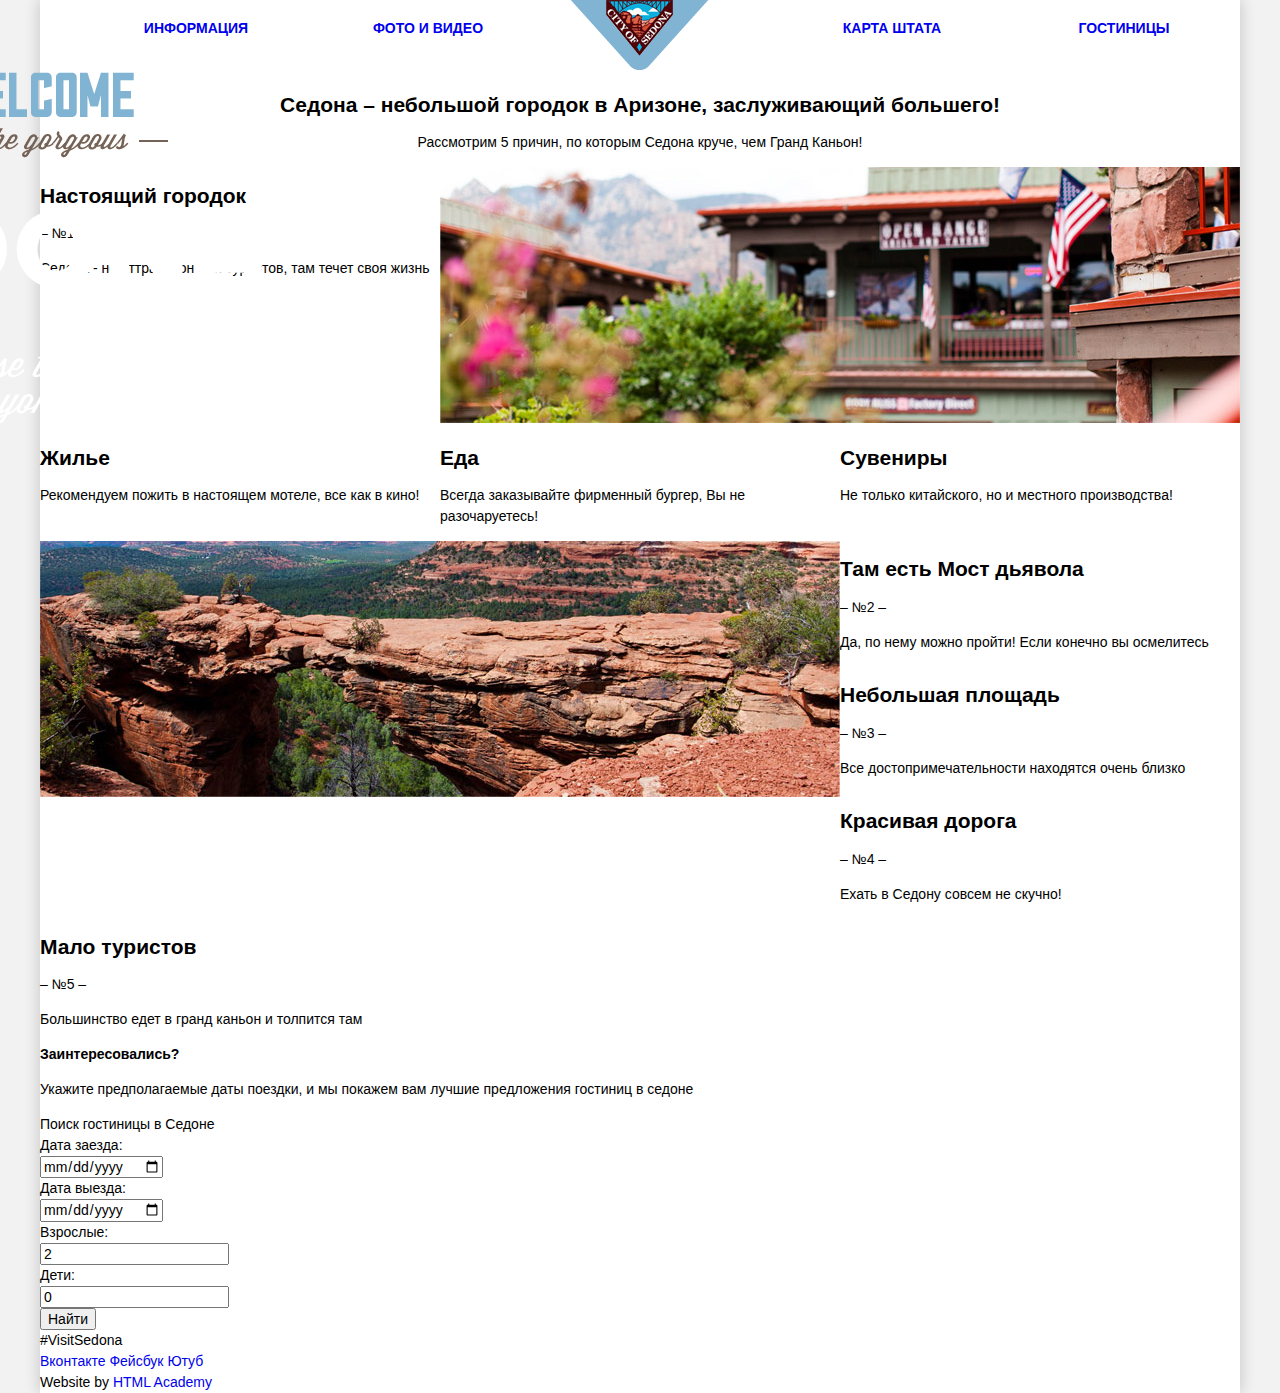
==== index.html @ fdee18b5 "Changes" ====
<!DOCTYPE html>
<html lang="ru">
  <head>
    <meta charset="utf-8">
    <title>HTML Academy: Седона</title>
	<link rel="stylesheet" href="css/normalize.css"/>
	<link rel="stylesheet" href="css/style.css"/>
  </head>
  <body>
	<div class="container">
    <header class="main_header">
		<div class="main_logo">
			<img src="img/header_logo.png" width="138" height="70" alt="Sedona">
		</div>
        <nav class="main_navigation">
          <ul>
            <li>
              <a href="#">Информация</a>
            </li>
            <li>
              <a href="#">Фото и видео</a>
            </li>
            <li>
              <a href="#">Карта штата</a>
            </li>
            <li>
              <a href="#">Гостиницы</a>
            </li>
          </ul>
        </nav>
      
    </header>
    <main>
		<div class="promo">
			<img src="img/welcome_sedona.png" width="458" height="352" alt="WelcomeToSedona">
		</div>
		<div class="promo_text">			
			<h1 class="index_title">Седона &ndash; небольшой городок в Аризоне, заслуживающий большего!</h1>
			<p>Рассмотрим 5 причин, по которым Седона круче, чем Гранд Каньон!</p>
		</div>
		<div class="features clearfix">
			<div class="features_text">
				<h2>Настоящий городок</h2>
				<span>&ndash; №1 &ndash;</span>
				<p>Седона - не аттракцион для туристов, там течет своя жизнь</p>
			</div>
			<div class="features_pic clearfix">
				<img src="img/village.jpg" width="800" height="256" alt="">
			</div>
		
			<div class="benefits clearfix">
				<div class="benefits_item ">
					<h2 class="benefits_house">Жилье</h2>
					<p>Рекомендуем пожить в настоящем мотеле, все как в кино!</p>
				</div>
				<div class="benefits_item ">
					<h2 class="benefits_food">Еда</h2>
					<p>Всегда заказывайте фирменный бургер, Вы не разочаруетесь!</p>
				</div>
				<div class="benefits_item ">
					<h2 class="benefits_souvenir">Сувениры</h2>
					<p>Не только китайского, но и местного производства!</p>
				</div>
			</div>
			<div class="features_pic">
				<img src="img/devils_bridge.jpg" width="800" height="256" alt="">
			</div>
			<div class="features_text">
				<h2>Там есть Мост дьявола</h2>
				<span>&ndash; №2 &ndash;</span>
				<p>Да, по нему можно пройти! Если конечно вы осмелитесь</p>
			</div>
			<div class="benefits gray_bgr clearfix">
				<div class="benefits_item">
					<h2>Небольшая площадь</h2>
					<span>&ndash; №3 &ndash;</span>
					<p>Все достопримечательности находятся очень близко</p>
				</div>
				<div class="benefits_item">
					<h2>Красивая дорога</h2>
					<span>&ndash; №4 &ndash;</span>
					<p>Ехать в Седону совсем не скучно!</p>
				</div>
				<div class="benefits_item">
					<h2>Мало туристов</h2>
					<span>&ndash; №5 &ndash;</span>
					<p>Большинство едет в гранд каньон и толпится там</p>
				</div>
			</div>
		</div>
		<div class="offer">
			<b class="offer_title">Заинтересовались?</b>
			<p>Укажите предполагаемые даты поездки, и мы покажем вам лучшие предложения гостиниц в седоне</p>
			<a class="btn" >Поиск гостиницы в Седоне</a>
			<form class="form_search" action="https://echo.htmlacademy.ru" method="post">
				<div class="form_search_row">
					<div class="form_search_row_lable">
						<label for="date_arrive">Дата заезда:</label>
					</div>					
					<div class="form_search_row_input">
						<input id="date_arrive" type="date" required>
						<i class="calendar"></i>
					</div>
				</div>
				<div class="form_search_row">
					<div class="form_search_row_lable">
						<label for="date_departure">Дата выезда:</label>						
					</div>					
					<div class="form_search_row_input">
						<input id="date_departure" type="date" required>
						<i class="calendar"></i>
					</div>
				</div>
				<div class="form_search_row">
					<div class="form_search_column">
						<div class="form_search_row_lable">
							<label for="number_adults">Взрослые:</label>						
						</div>							
					</div>
					<div class="form_search_column">
						<div class="form_search_row_input">
							<i class="icon_minus"></i>
							<input id="number_adults" type="text" value="2" required>
							<i class="icon_plus"></i>
						</div>	
						<div class="form_search_row_lable">
							<label for="number_kids">Дети:</label>					
						</div>					
						<div class="form_search_row_input">
							<i class="icon_minus"></i>
							<input id="number_kids" type="text" value="0" required>
							<i class="icon_plus"></i>
						</div>						
					</div>
				</div>
				<button class="btn form_search_btn" type="submit">
					Найти
				</button>
			</form>
			<div class="index_map">
			</div>
		</div>
	</main>
    <footer class="footer">
		<div class="footer_sedona">
			#VisitSedona			
		</div>
		<div class="footer_social">
			<a class="btn btn_social_vk" href="#">Вконтакте</a>
			<a class="btn btn_social_fb" href="#">Фейсбук</a>
			<a class="btn btn_social_youtube" href="#">Ютуб</a>
		</div>
		<div class="footer_copyright">
			Website by
			<a class="btn " href="https://htmlacademy.ru">HTML Academy</a>
		</div>
	</footer>
	</div>

  </body>
</html>
---- css/style.css ----
body{
	margin: 0;
	padding: 0;
	font-weight: normal;
	font-size: 14px;
	line-height: 21px;
	background: #f2f2f2;
	
}

@font-face {
    font-family: "PT Sans", Arial, sans-serif;
    src: 
		url("../fonts/ptsans.woff") format("woff"),
		url("../fonts/ptsans.woff2") format("woff2");
	font-weight: 500;
}

h1{
	font-weight: bold;
	font-size: 21px;
	line-height: 26px;
}

h2{
	font-weight: bold;
	font-size: 21px;
	line-height: 21px;
}

a{
	text-decoration: none;
}

.clearfix::after {
	content: "";
	display: table;
	clear: both;
}

.container{
	margin: 0 auto;
	min-width: 768px;
	max-width: 1200px;
	background: #ffffff;
	box-shadow: 0 0 15px rgba(0,0,0,.2);
}

.main_header{
	position: relative;
	margin: 0;
	padding: 0;
	min-height: 57px;
}

.main_navigation{
	min-height: 57px;
	width: 100%;
}

.main_navigation ul{
	margin: 0;
	font-size:0;
}

.main_navigation li{
	display: inline-block;
	width: 20%;
	padding: 18px 0;
	white-space: nowrap;
	font-size: 14px;
	font-weight: bold;
	text-transform: uppercase;
	text-align: center;
	color: #fff;
}

.main_navigation a:hover{
	color: #81b3d2;
}

.main_navigation a:active{
	color: #b2b2b2;
}

.main_navigation li:nth-child(2){
	margin-right: 20%;	
}

.main_logo{
	position: absolute;
	top: 0;
	left: 50%;
	transform: translateX(-50%);
}

.promo{
	position: relative;
	display: inline-block;
	
	background: #000000 url("img/main_photo.jpg") no-repeat 50%;
	background-size: 100% auto;
}

.promo img{
	position: absolute;
	top: 0;
	left: 0;
	transform: translateX(-50%);
}

.promo_text{
	text-align: center;
}

.features{
}

.features_text, .benefits_item{
	float: left;
	width: 33.334%;
}

.features_pic{
	float: left;
	width: 66.667%;
}
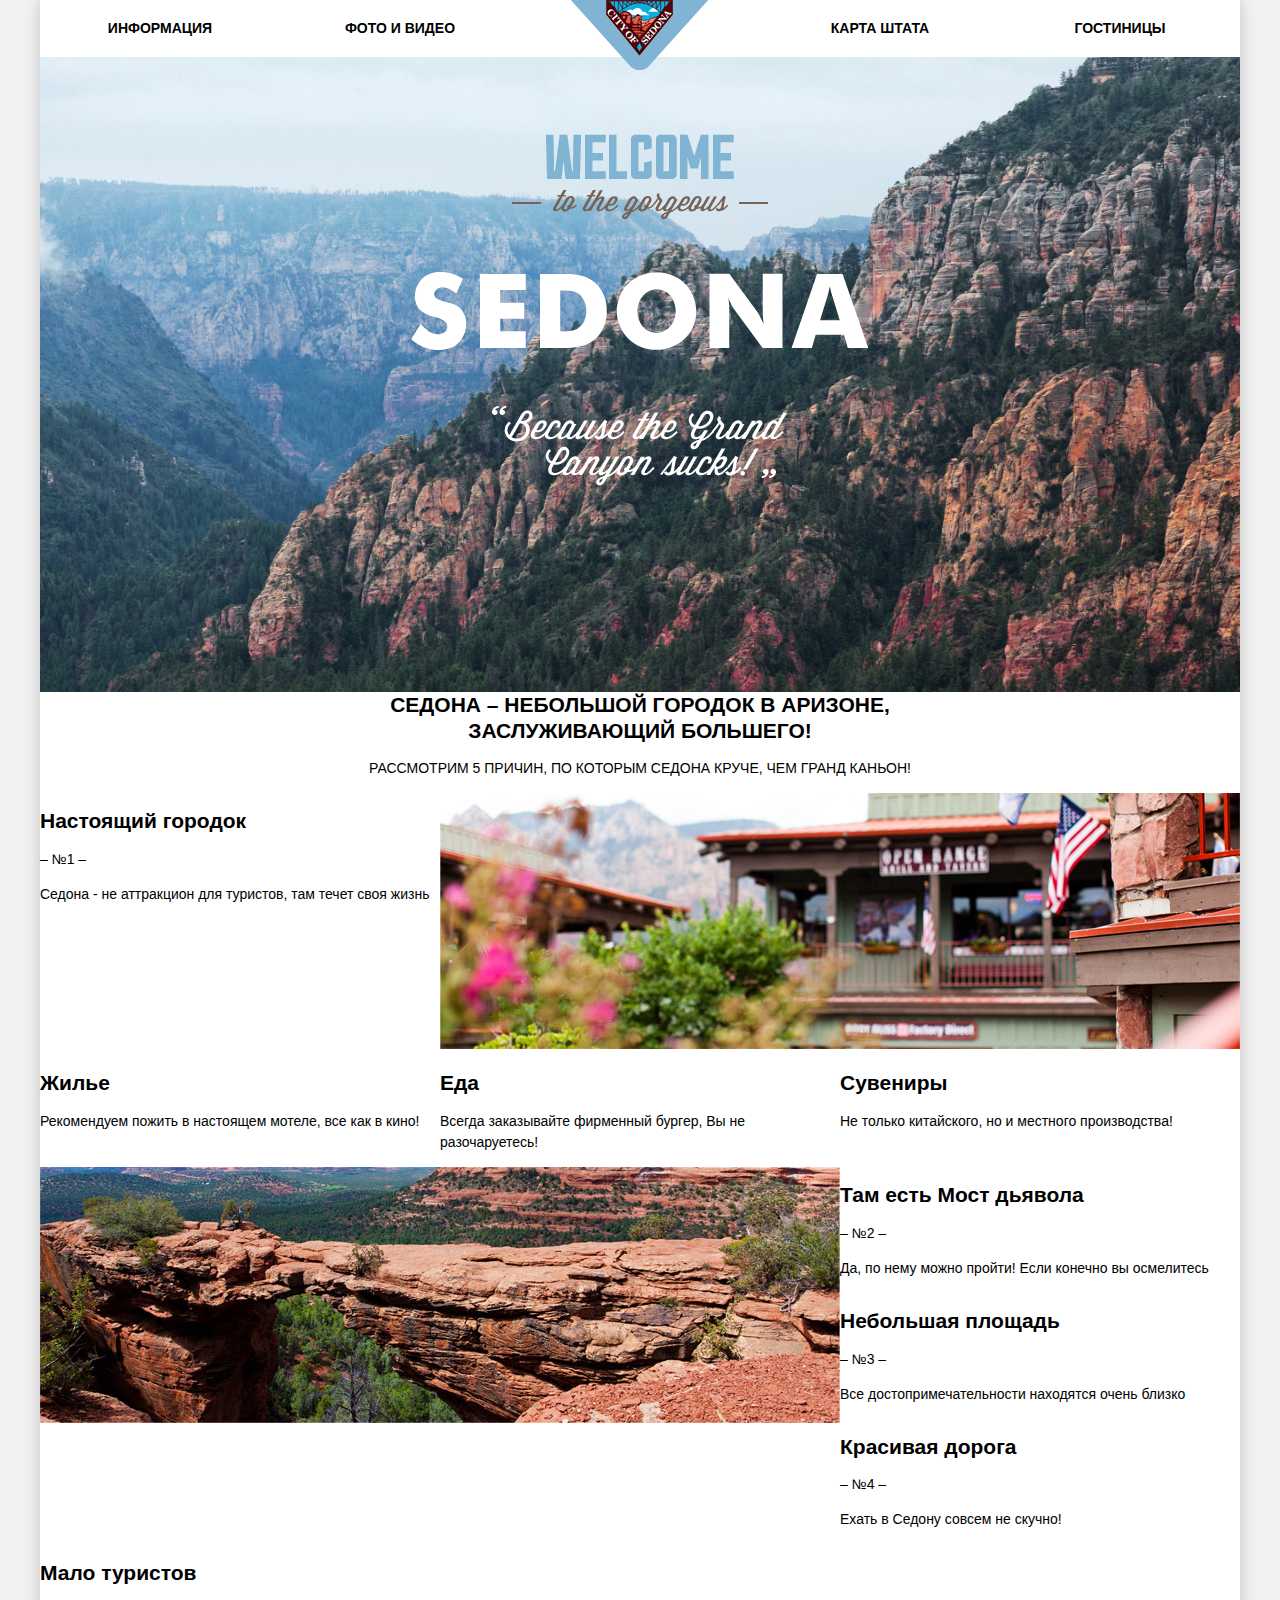
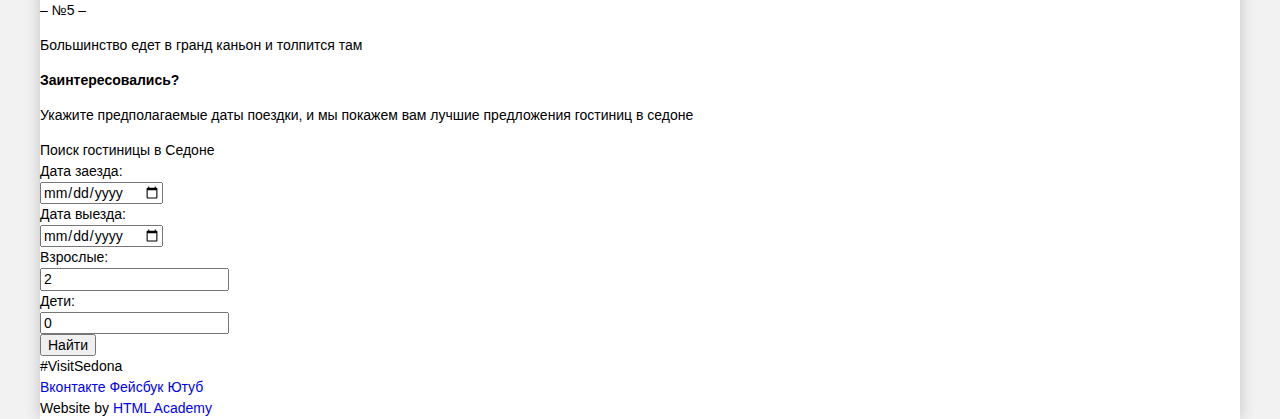
==== commit 8313e07e: "Changes" ====
--- a/index.html
+++ b/index.html
@@ -47,21 +47,22 @@
 			<div class="features_pic clearfix">
 				<img src="img/village.jpg" width="800" height="256" alt="">
 			</div>
-		
-			<div class="benefits clearfix">
-				<div class="benefits_item ">
-					<h2 class="benefits_house">Жилье</h2>
-					<p>Рекомендуем пожить в настоящем мотеле, все как в кино!</p>
-				</div>
-				<div class="benefits_item ">
-					<h2 class="benefits_food">Еда</h2>
-					<p>Всегда заказывайте фирменный бургер, Вы не разочаруетесь!</p>
-				</div>
-				<div class="benefits_item ">
-					<h2 class="benefits_souvenir">Сувениры</h2>
-					<p>Не только китайского, но и местного производства!</p>
-				</div>
+		</div>
+		<div class="benefits clearfix">
+			<div class="benefits_item ">
+				<h2 class="benefits_house">Жилье</h2>
+				<p>Рекомендуем пожить в настоящем мотеле, все как в кино!</p>
 			</div>
+			<div class="benefits_item ">
+				<h2 class="benefits_food">Еда</h2>
+				<p>Всегда заказывайте фирменный бургер, Вы не разочаруетесь!</p>
+			</div>
+			<div class="benefits_item ">
+				<h2 class="benefits_souvenir">Сувениры</h2>
+				<p>Не только китайского, но и местного производства!</p>
+			</div>
+		</div>
+		<div class="features clearfix">
 			<div class="features_pic">
 				<img src="img/devils_bridge.jpg" width="800" height="256" alt="">
 			</div>
--- a/css/style.css
+++ b/css/style.css
@@ -4,8 +4,7 @@
 	font-weight: normal;
 	font-size: 14px;
 	line-height: 21px;
-	background: #f2f2f2;
-	
+	background: #f2f2f2;	
 }
 
 @font-face {
@@ -46,20 +45,9 @@
 	box-shadow: 0 0 15px rgba(0,0,0,.2);
 }
 
-.main_header{
-	position: relative;
+.main_navigation ul{
 	margin: 0;
 	padding: 0;
-	min-height: 57px;
-}
-
-.main_navigation{
-	min-height: 57px;
-	width: 100%;
-}
-
-.main_navigation ul{
-	margin: 0;
 	font-size:0;
 }
 
@@ -72,7 +60,10 @@
 	font-weight: bold;
 	text-transform: uppercase;
 	text-align: center;
-	color: #fff;
+}
+
+.main_navigation a{
+	color: #000000;
 }
 
 .main_navigation a:hover{
@@ -92,25 +83,33 @@
 	top: 0;
 	left: 50%;
 	transform: translateX(-50%);
+	z-index: 2;
 }
 
-.promo{
-	position: relative;
-	display: inline-block;
-	
-	background: #000000 url("img/main_photo.jpg") no-repeat 50%;
+.promo{/*!!непонятно как сделать чтобы картинка увеличивалась по высоте при переходе в ширину  768*/
+	background: #e4f1f9 url("../img/main_photo.jpg") no-repeat 50%;
+	min-height: 635px;
+	max-height: 773px;
 	background-size: 100% auto;
 }
 
-.promo img{
-	position: absolute;
-	top: 0;
-	left: 0;
+.promo img{	
+	/*position: absolute;
+	top: 77px;
+	left: 50%;
 	transform: translateX(-50%);
+	*/
+	display: block;
+	margin: auto;
+	padding-top: 77px;
 }
-
 .promo_text{
 	text-align: center;
+	text-transform: uppercase;
+}
+.promo_text h1{
+	max-width: 51%;
+	margin: 0 auto;
 }
 
 .features{
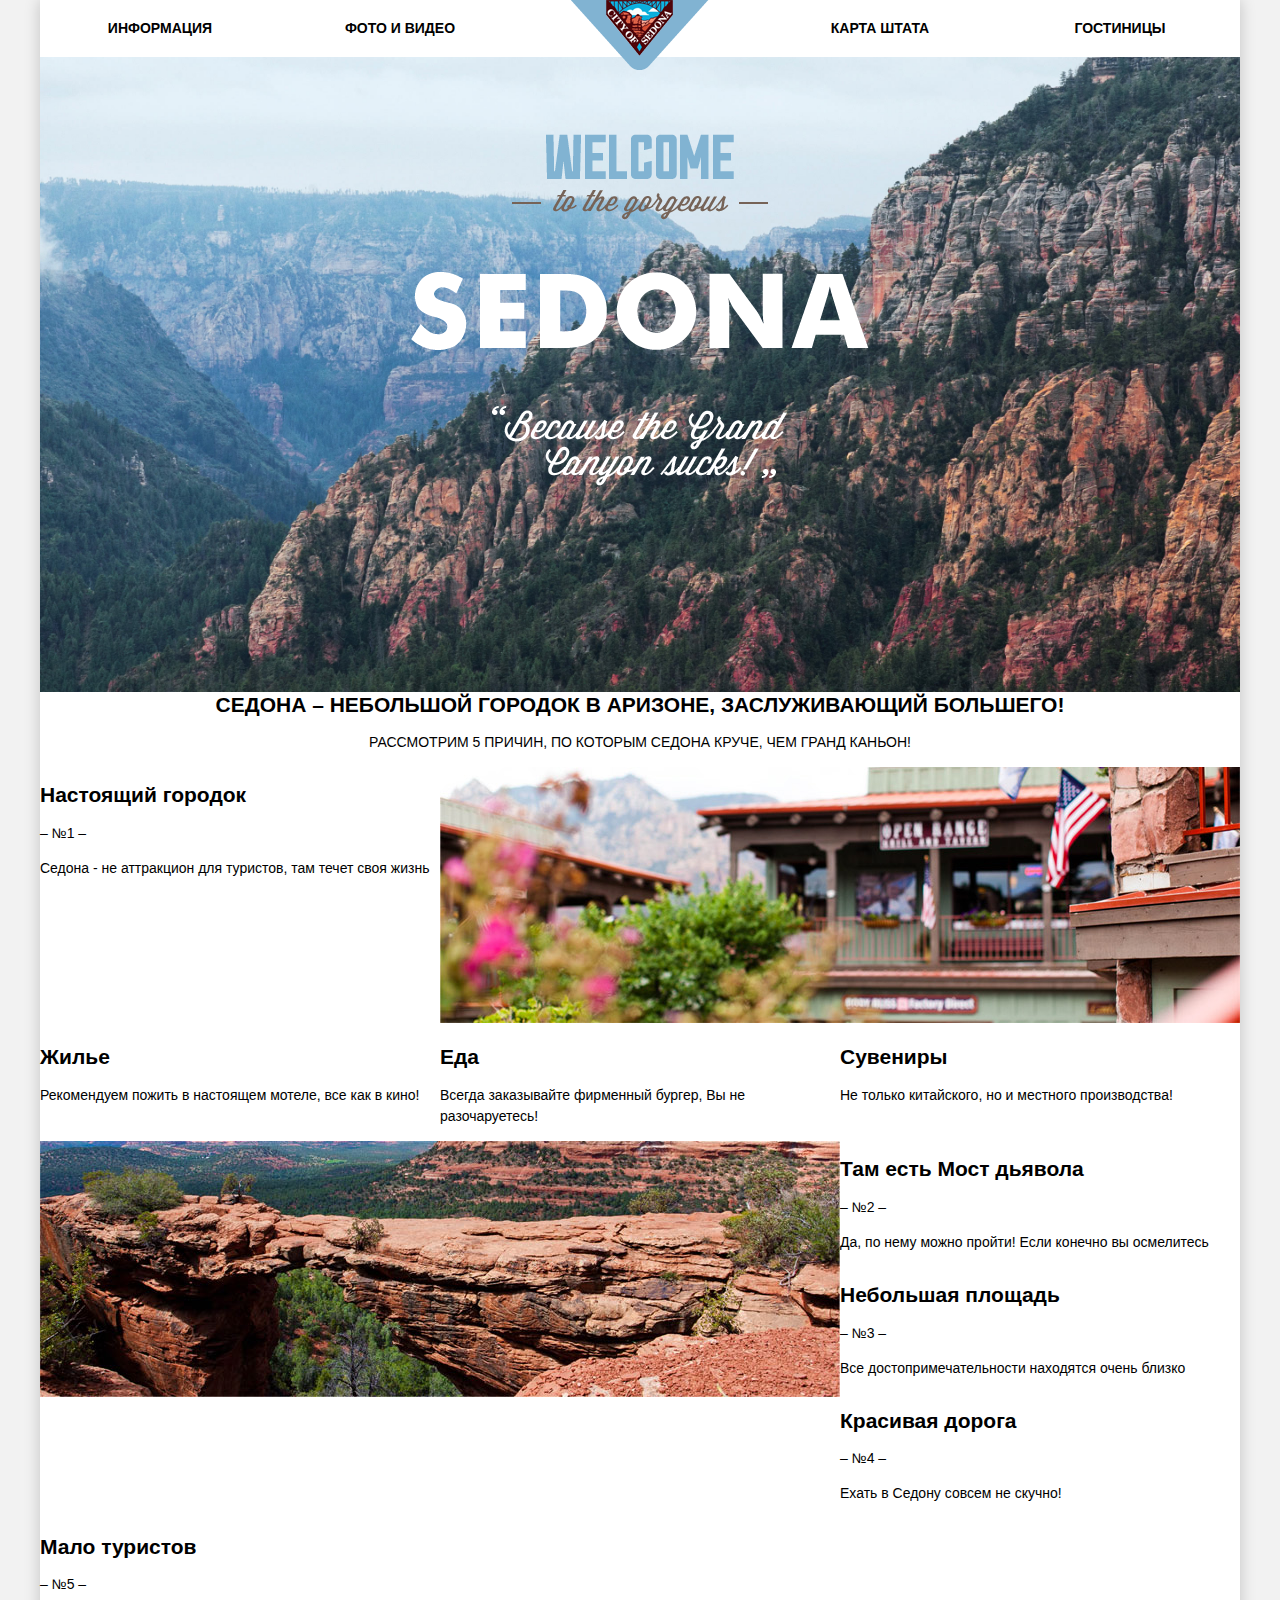
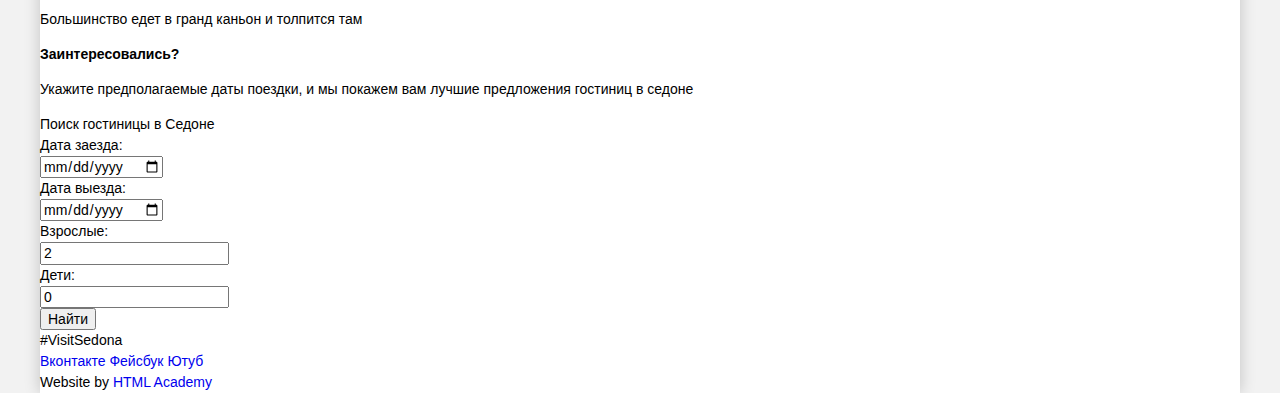
==== commit 51c6a652: "Changes font" ====
--- a/index.html
+++ b/index.html
@@ -3,6 +3,7 @@
   <head>
     <meta charset="utf-8">
     <title>HTML Academy: Седона</title>
+	<link href="https://fonts.googleapis.com/css?family=PT+Sans" rel="stylesheet">
 	<link rel="stylesheet" href="css/normalize.css"/>
 	<link rel="stylesheet" href="css/style.css"/>
   </head>
--- a/css/style.css
+++ b/css/style.css
@@ -7,13 +7,13 @@
 	background: #f2f2f2;	
 }
 
-@font-face {
+/*@font-face {
     font-family: "PT Sans", Arial, sans-serif;
     src: 
 		url("../fonts/ptsans.woff") format("woff"),
 		url("../fonts/ptsans.woff2") format("woff2");
 	font-weight: 500;
-}
+}*/
 
 h1{
 	font-weight: bold;
@@ -107,8 +107,8 @@
 	text-align: center;
 	text-transform: uppercase;
 }
-.promo_text h1{
-	max-width: 51%;
+.promo_text h1{/*!! то же самое. для 768 перенос строки становится в другое место*/
+	min-width: 55%;
 	margin: 0 auto;
 }
 
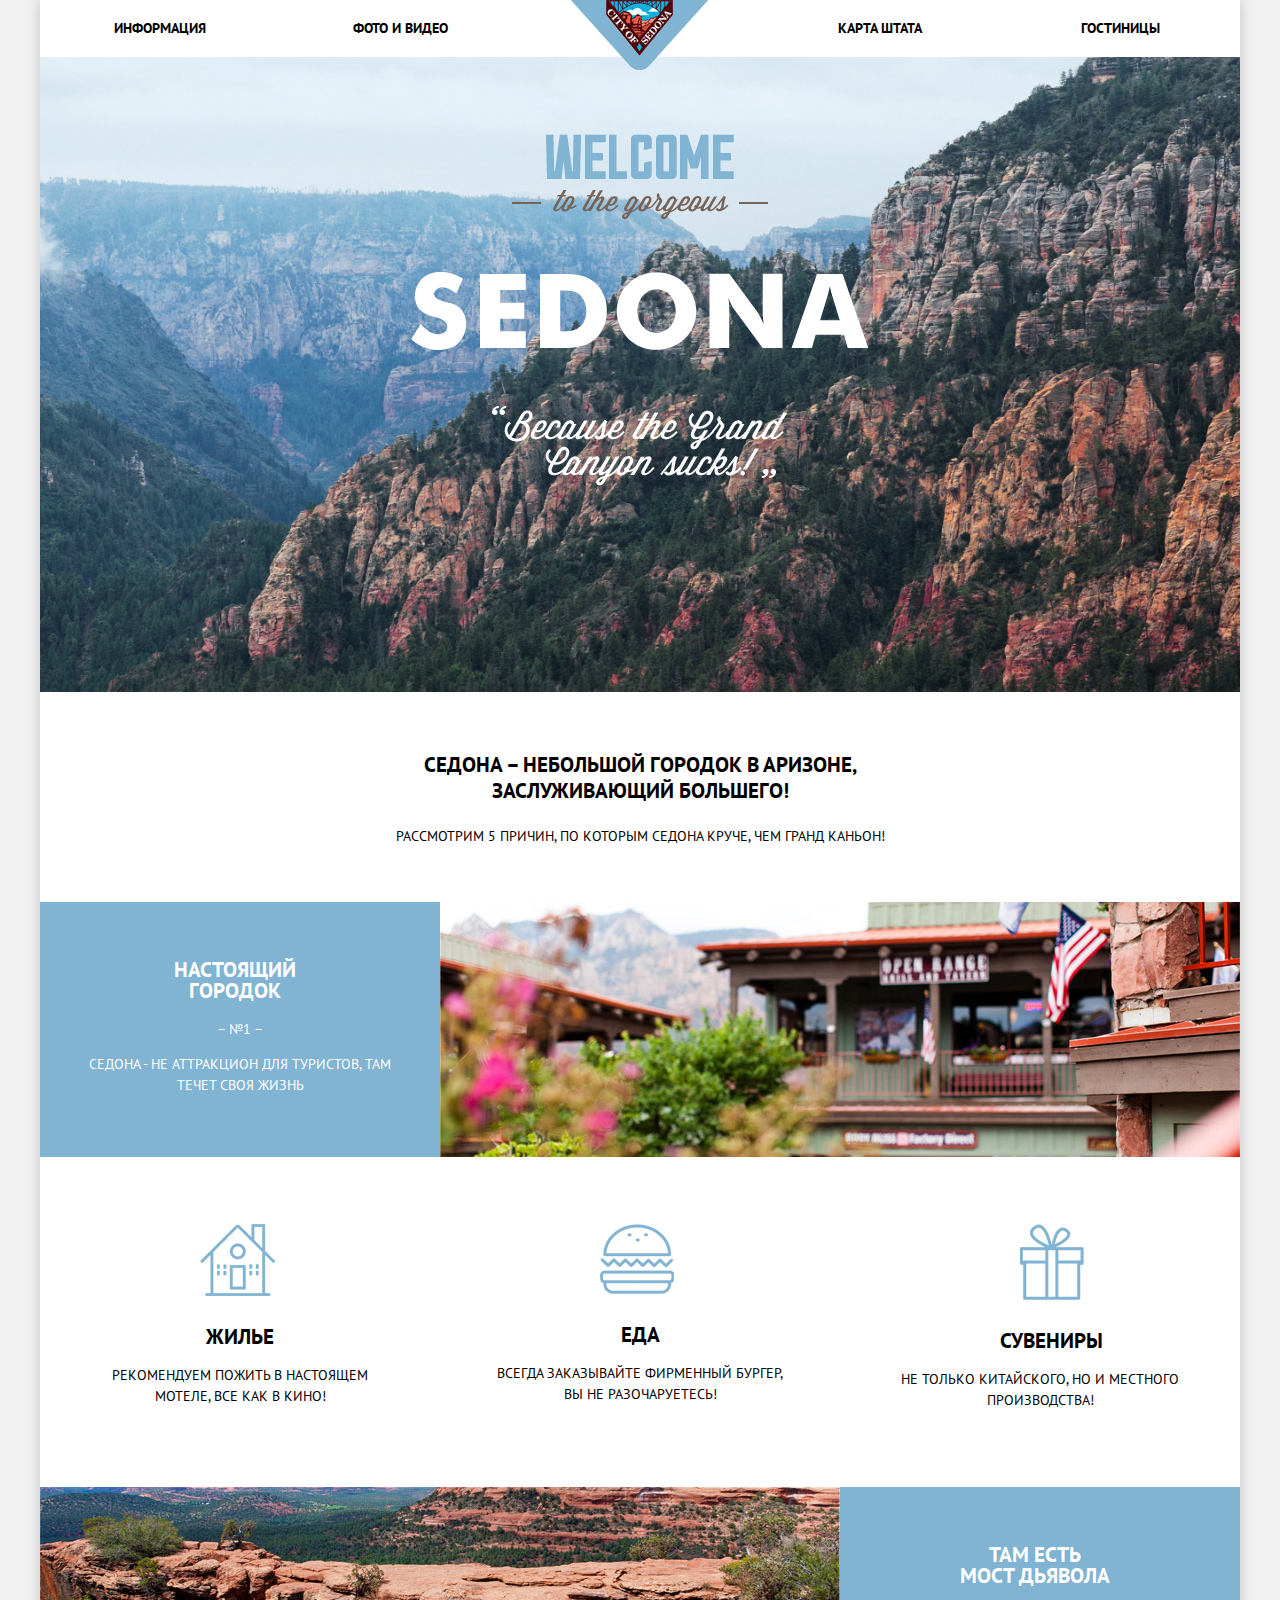
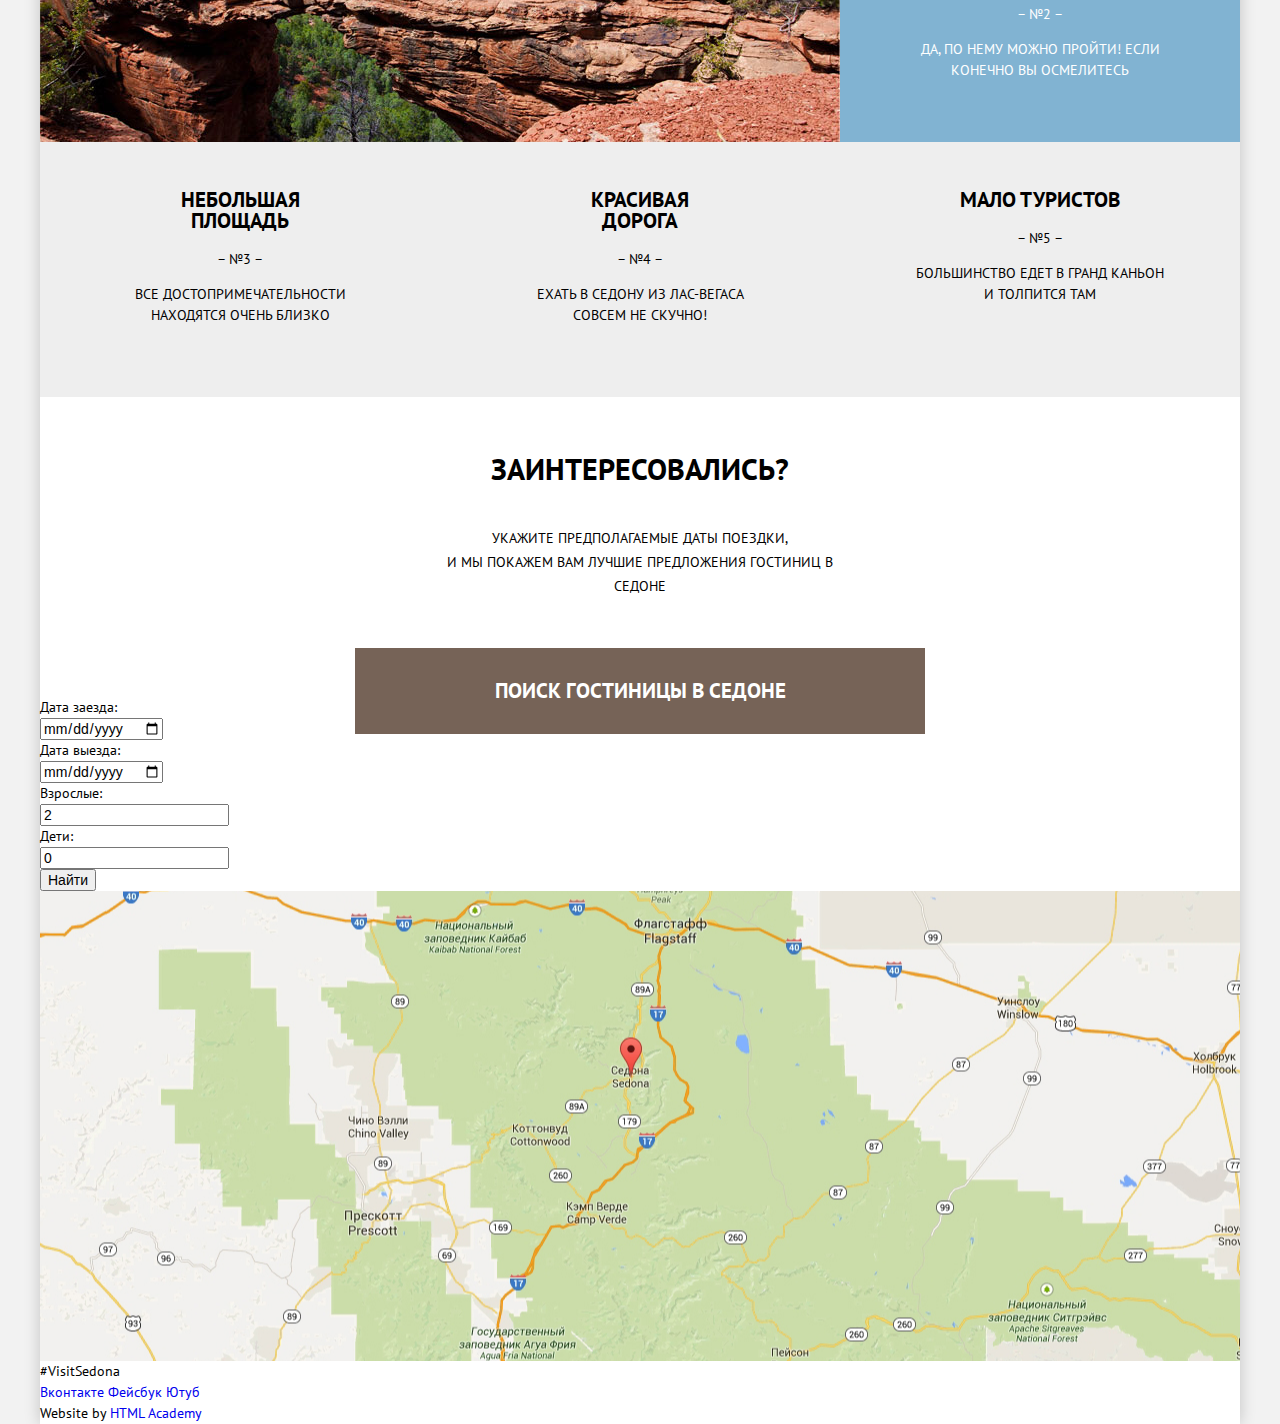
==== commit 8744e8fa: "Правки" ====
--- a/index.html
+++ b/index.html
@@ -6,6 +6,7 @@
 	<link href="https://fonts.googleapis.com/css?family=PT+Sans" rel="stylesheet">
 	<link rel="stylesheet" href="css/normalize.css"/>
 	<link rel="stylesheet" href="css/style.css"/>
+	<!--<link rel="stylesheet" href="css/sprite_style.css"/>-->
   </head>
   <body>
 	<div class="container">
@@ -45,7 +46,7 @@
 				<span>&ndash; №1 &ndash;</span>
 				<p>Седона - не аттракцион для туристов, там течет своя жизнь</p>
 			</div>
-			<div class="features_pic clearfix">
+			<div class="features_pic ">
 				<img src="img/village.jpg" width="800" height="256" alt="">
 			</div>
 		</div>
@@ -55,10 +56,12 @@
 				<p>Рекомендуем пожить в настоящем мотеле, все как в кино!</p>
 			</div>
 			<div class="benefits_item ">
+				<span ></span>
 				<h2 class="benefits_food">Еда</h2>
 				<p>Всегда заказывайте фирменный бургер, Вы не разочаруетесь!</p>
 			</div>
 			<div class="benefits_item ">
+				<span ></span>
 				<h2 class="benefits_souvenir">Сувениры</h2>
 				<p>Не только китайского, но и местного производства!</p>
 			</div>
@@ -68,79 +71,79 @@
 				<img src="img/devils_bridge.jpg" width="800" height="256" alt="">
 			</div>
 			<div class="features_text">
-				<h2>Там есть Мост дьявола</h2>
+				<h2>Там есть<br>Мост дьявола</h2>
 				<span>&ndash; №2 &ndash;</span>
 				<p>Да, по нему можно пройти! Если конечно вы осмелитесь</p>
 			</div>
-			<div class="benefits gray_bgr clearfix">
-				<div class="benefits_item">
-					<h2>Небольшая площадь</h2>
-					<span>&ndash; №3 &ndash;</span>
-					<p>Все достопримечательности находятся очень близко</p>
-				</div>
-				<div class="benefits_item">
-					<h2>Красивая дорога</h2>
-					<span>&ndash; №4 &ndash;</span>
-					<p>Ехать в Седону совсем не скучно!</p>
-				</div>
-				<div class="benefits_item">
-					<h2>Мало туристов</h2>
-					<span>&ndash; №5 &ndash;</span>
-					<p>Большинство едет в гранд каньон и толпится там</p>
-				</div>
+		</div>
+		<div class="features_gray_bgr clearfix">
+			<div class="features_gray_bgr_text">
+				<h2>Небольшая площадь</h2>
+				<span>&ndash; №3 &ndash;</span>
+				<p>Все достопримечательности находятся очень близко</p>
+			</div>
+			<div class="features_gray_bgr_text">
+				<h2>Красивая дорога</h2>
+				<span>&ndash; №4 &ndash;</span>
+				<p>Ехать в Седону из Лас-Вегаса совсем не скучно!</p>
+			</div>
+			<div class="features_gray_bgr_text">
+				<h2>Мало туристов</h2>
+				<span>&ndash; №5 &ndash;</span>
+				<p>Большинство едет в гранд каньон и толпится там</p>
 			</div>
 		</div>
 		<div class="offer">
 			<b class="offer_title">Заинтересовались?</b>
-			<p>Укажите предполагаемые даты поездки, и мы покажем вам лучшие предложения гостиниц в седоне</p>
-			<a class="btn" >Поиск гостиницы в Седоне</a>
-			<form class="form_search" action="https://echo.htmlacademy.ru" method="post">
-				<div class="form_search_row">
+			<p>Укажите предполагаемые даты поездки,<br>и мы покажем вам лучшие предложения гостиниц в седоне</p>
+			<a class="find_hotel_btn" >Поиск гостиницы в Седоне</a>
+		</div>
+		<form class="form_search" action="https://echo.htmlacademy.ru" method="post">
+			<div class="form_search_row">
+				<div class="form_search_row_lable">
+					<label for="date_arrive">Дата заезда:</label>
+				</div>					
+				<div class="form_search_row_input">
+					<input id="date_arrive" type="date" required>
+					<i class="calendar"></i>
+				</div>
+			</div>
+			<div class="form_search_row">
+				<div class="form_search_row_lable">
+					<label for="date_departure">Дата выезда:</label>						
+				</div>					
+				<div class="form_search_row_input">
+					<input id="date_departure" type="date" required>
+					<i class="calendar"></i>
+				</div>
+			</div>
+			<div class="form_search_row">
+				<div class="form_search_column">
 					<div class="form_search_row_lable">
-						<label for="date_arrive">Дата заезда:</label>
+						<label for="number_adults">Взрослые:</label>						
+					</div>							
+				</div>
+				<div class="form_search_column">
+					<div class="form_search_row_input">
+						<i class="icon_minus"></i>
+						<input id="number_adults" type="text" value="2" required>
+						<i class="icon_plus"></i>
+					</div>	
+					<div class="form_search_row_lable">
+						<label for="number_kids">Дети:</label>					
 					</div>					
 					<div class="form_search_row_input">
-						<input id="date_arrive" type="date" required>
-						<i class="calendar"></i>
-					</div>
+						<i class="icon_minus"></i>
+						<input id="number_kids" type="text" value="0" required>
+						<i class="icon_plus"></i>
+					</div>						
 				</div>
-				<div class="form_search_row">
-					<div class="form_search_row_lable">
-						<label for="date_departure">Дата выезда:</label>						
-					</div>					
-					<div class="form_search_row_input">
-						<input id="date_departure" type="date" required>
-						<i class="calendar"></i>
-					</div>
-				</div>
-				<div class="form_search_row">
-					<div class="form_search_column">
-						<div class="form_search_row_lable">
-							<label for="number_adults">Взрослые:</label>						
-						</div>							
-					</div>
-					<div class="form_search_column">
-						<div class="form_search_row_input">
-							<i class="icon_minus"></i>
-							<input id="number_adults" type="text" value="2" required>
-							<i class="icon_plus"></i>
-						</div>	
-						<div class="form_search_row_lable">
-							<label for="number_kids">Дети:</label>					
-						</div>					
-						<div class="form_search_row_input">
-							<i class="icon_minus"></i>
-							<input id="number_kids" type="text" value="0" required>
-							<i class="icon_plus"></i>
-						</div>						
-					</div>
-				</div>
-				<button class="btn form_search_btn" type="submit">
-					Найти
-				</button>
-			</form>
-			<div class="index_map">
 			</div>
+			<button class="btn form_search_btn" type="submit">
+				Найти
+			</button>
+		</form>
+		<div class="index_map">
 		</div>
 	</main>
     <footer class="footer">
--- a/css/style.css
+++ b/css/style.css
@@ -1,19 +1,12 @@
 body{
 	margin: 0;
 	padding: 0;
+	font-family: "PT Sans", Arial, sans-serif;
 	font-weight: normal;
 	font-size: 14px;
 	line-height: 21px;
 	background: #f2f2f2;	
 }
-
-/*@font-face {
-    font-family: "PT Sans", Arial, sans-serif;
-    src: 
-		url("../fonts/ptsans.woff") format("woff"),
-		url("../fonts/ptsans.woff2") format("woff2");
-	font-weight: 500;
-}*/
 
 h1{
 	font-weight: bold;
@@ -86,11 +79,11 @@
 	z-index: 2;
 }
 
-.promo{/*!!непонятно как сделать чтобы картинка увеличивалась по высоте при переходе в ширину  768*/
+.promo{
 	background: #e4f1f9 url("../img/main_photo.jpg") no-repeat 50%;
-	min-height: 635px;
-	max-height: 773px;
+	height: 635px;
 	background-size: 100% auto;
+	overflow: hidden;
 }
 
 .promo img{	
@@ -104,23 +97,304 @@
 	padding-top: 77px;
 }
 .promo_text{
-	text-align: center;
-	text-transform: uppercase;
-}
-.promo_text h1{/*!! то же самое. для 768 перенос строки становится в другое место*/
-	min-width: 55%;
-	margin: 0 auto;
+	height: 210px;
+	text-align: center;
+	text-transform: uppercase;
+	box-sizing: border-box;
+	overflow: hidden;
+}
+
+.promo_text h1{
+	width: 440px;
+	margin: 60px auto 0;
+}
+
+.promo_text p{
+	margin: 20px auto 60px;
+	font-size: 14px;
+	line-height: 24px;
 }
 
 .features{
-}
-
-.features_text, .benefits_item{
+	height: 255px;
+	background-color: #81b3d2;
+	overflow: hidden;
+}
+
+.features_text{
 	float: left;
 	width: 33.334%;
+	color: #ffffff;
+	text-align: center;
+	text-transform: uppercase;
+	
+}
+
+.features_text h2{
+	width: 150px;
+	padding: 40px 120px 0 120px;
+}
+
+.features_text p{	 
+	padding: 0 49px;
 }
 
 .features_pic{
 	float: left;
 	width: 66.667%;
+	height: 255px;
+	
+}
+
+.benefits{
+	height: 330px;
+	overflow: hidden;
+}
+
+.benefits_item{
+	float: left;
+	width: 33.334%;
+	text-align: center;
+	text-transform: uppercase;
+}
+
+.benefits_item h2{
+	padding: 50px 160px 0;
+}
+
+.benefits_item p{
+	padding: 0 55px;
+}
+
+.benefits_house:before{
+	content: "";
+    display: block;
+	margin-bottom: 30px;
+	width: 75px;
+    height: 72px;
+	vertical-align: top;
+    background: url(../img/spritesheet.png) no-repeat;    
+    background-position: -464px -5px;
+}
+
+.benefits_food:before{
+	content: "";
+    display: block;
+	margin-bottom: 30px;	
+    width: 74px;
+    height: 70px;
+	vertical-align: middle;
+    background: url(../img/spritesheet.png) no-repeat;
+    background-position: -380px -5px;
+}
+
+.benefits_souvenir:before{
+	content: "";
+    display: block;
+	margin: 0 20px 30px;	
+    width: 75px;
+    height: 76px;
+	vertical-align: middle;
+    background: url(../img/spritesheet.png) no-repeat;
+    background-position: -918px -5px;
+}
+
+.features_gray_bgr{
+	height: 255px;
+	background-color: #eeeeee;
+	overflow: hidden;
+}
+
+.features_gray_bgr_text{
+	float: left;
+	width: 33.334%;
+	color: #0000000;
+	text-align: center;
+	text-transform: uppercase;
+	padding-bottom: 88px;
+}
+
+.features_gray_bgr_text h2{
+	padding: 30px 120px 0 ;
+}
+
+.features_gray_bgr_text p{
+	padding: 0 70px;
+}
+
+.offer{	
+	height: 300px;
+	padding: 60px;
+	text-align: center;
+	text-transform: uppercase;
+	box-sizing: border-box;
+}
+
+.offer .offer_title{
+	margin-top: 60px;
+	font-weight: bold;
+	font-size: 30px;
+	line-height: 24px;
+}
+
+.offer p{
+	width: 440px;
+	margin: 40px auto 50px;
+	font-size: 14px;
+	line-height: 24px;
+}
+
+.offer .find_hotel_btn{
+	display: block;
+	background: #766357;
+	color: #ffffff;
+	width: 570px;
+	margin: 50px auto 0;
+	padding: 30px;
+	text-align: center;
+	font-weight: bold;
+	font-size: 21px;
+	line-height: 26px;
+	box-sizing: border-box;
+}
+
+.form_search{
+	
+}
+
+.index_map{	
+	background: #cbdda9 url("../img/map.jpg") no-repeat 50%;
+	height: 470px;
+	background-size: 100% auto;
+	overflow: hidden;
+}
+
+.filter_range {
+	float: right;
+	width: 330px;
+	color: #ffffff;
+	text-transform: uppercase;
+}
+
+.filter_range_title {
+	margin-bottom: 9px;
+	font-weight: 600;
+	font-size: 16px;
+	line-height: 21px;
+}
+
+.price_controls {
+	position: relative;  
+	height: 36px;
+	margin-bottom: 20px;
+	font-size: 0;
+	border: 2px solid #ffffff;
+	border-radius: 2px;
+}
+
+.price_controls::after {
+	content: "";
+	position: absolute;
+	top: 50%;
+	left: 50%;
+
+	width: 2px;
+	height: 22px;
+
+	background: #ffffff;
+	transform: translate(-50%, -50%);
+}
+
+.price_controls label {
+	display: inline-block;
+
+	font-size: 14px;
+	line-height: 38px;
+	vertical-align: top;
+
+	cursor: pointer;
+}
+
+.price_controls .min_price,
+.price_controls .max_price {
+	width: 90px;
+	padding-left: 65px;
+}
+
+.price_controls input {
+	width: 50px;
+	margin: 0;
+
+	color: inherit;
+	font: inherit;
+
+	background: none;
+	border: none;
+}
+
+.range_controls {
+	position: relative;
+
+	margin-bottom: 32px;
+}
+
+.range_controls .scale {
+	height: 2px;
+
+	background: rgba(255, 255, 255, 0.3);
+}
+
+.range_controls .bar {
+	width: 80%;
+	height: 2px;
+
+	background: #ffffff;
+}
+
+.range_toggle {
+	position: absolute;
+	top: -9px;
+
+	width: 4px;
+	height: 4px;
+
+	background: #ababab;
+	border: 8px solid #ffffff;
+	border-radius: 50%;
+	box-shadow: 0 2px 1px 0 rgba(0, 1, 1, 0.2);
+	cursor: pointer;
+}
+
+.range_toggle:hover {
+	background: #1c4f80;
+}
+
+.range_toggle_min {
+	left: 0;
+}
+
+.range_toggle_max {
+	left: 80%;
+}
+
+.btn_transparent {
+	display: block;
+	margin: 0 auto;
+	padding: 6px 35px;
+
+	font-size: 14px;
+	line-height: 20px;
+	color: #ffffff;
+	text-transform: uppercase;
+
+	background: transparent;
+	border: 2px solid #ffffff;
+	border-radius: 2px;
+	cursor: pointer;
+}
+
+.btn_transparent:hover {
+	color: #000000;
+
+	background: #ffffff;
 }--- a/css/sprite_style.css
+++ b/css/sprite_style.css
@@ -0,0 +1,139 @@
+.sprite {
+    background-image: url(../img/spritesheet.png);
+    background-repeat: no-repeat;
+    display: block;
+}
+
+.sprite_arrow_active_down {
+    width: 11px;
+    height: 10px;
+    background-position: -5px -5px;
+}
+
+.sprite_arrow_active_up {
+    width: 11px;
+    height: 10px;
+    background-position: -26px -5px;
+}
+
+.sprite_arrow_down {
+    width: 11px;
+    height: 10px;
+    background-position: -47px -5px;
+}
+
+.sprite_arrow_hover_down {
+    width: 11px;
+    height: 10px;
+    background-position: -68px -5px;
+}
+
+.sprite_arrow_hover_up {
+    width: 11px;
+    height: 10px;
+    background-position: -89px -5px;
+}
+
+.sprite_arrow_up {
+    width: 11px;
+    height: 10px;
+    background-position: -110px -5px;
+}
+
+.sprite_calendar {
+    width: 21px;
+    height: 22px;
+    background-position: -131px -5px;
+}
+
+.sprite_calendar_activ {
+    width: 21px;
+    height: 22px;
+    background-position: -162px -5px;
+}
+
+.sprite_calendar_hover {
+    width: 21px;
+    height: 22px;
+    background-position: -193px -5px;
+}
+
+.sprite_check {
+    width: 26px;
+    height: 22px;
+    background-position: -224px -5px;
+}
+
+.sprite_check_disabled {
+    width: 26px;
+    height: 22px;
+    background-position: -260px -5px;
+}
+
+.sprite_checkbox {
+    width: 22px;
+    height: 22px;
+    background-position: -296px -5px;
+}
+
+.sprite_checkbox_disabled {
+    width: 22px;
+    height: 22px;
+    background-position: -328px -5px;
+}
+
+.sprite_facebook {
+    width: 10px;
+    height: 19px;
+    background-position: -360px -5px;
+}
+
+.sprite_food {
+    width: 74px;
+    height: 70px;
+    background-position: -380px -5px;
+}
+
+.sprite_house {
+    width: 75px;
+    height: 72px;
+    background-position: -464px -5px;
+	
+}
+
+.sprite_souvenir {
+    width: 64px;
+    height: 76px;
+    background-position: -918px -5px;
+}
+
+.sprite_html_academy_logo {
+    width: 113px;
+    height: 39px;
+    background-position: -549px -5px;
+}
+
+.sprite_html_academy_logo_active {
+    width: 113px;
+    height: 39px;
+    background-position: -672px -5px;
+}
+
+.sprite_html_academy_logo_hover {
+    width: 113px;
+    height: 39px;
+    background-position: -795px -5px;
+}
+
+
+.sprite_twitter {
+    width: 17px;
+    height: 15px;
+    background-position: -992px -5px;
+}
+
+.sprite_youtube {
+    width: 20px;
+    height: 16px;
+    background-position: -1019px -5px;
+}
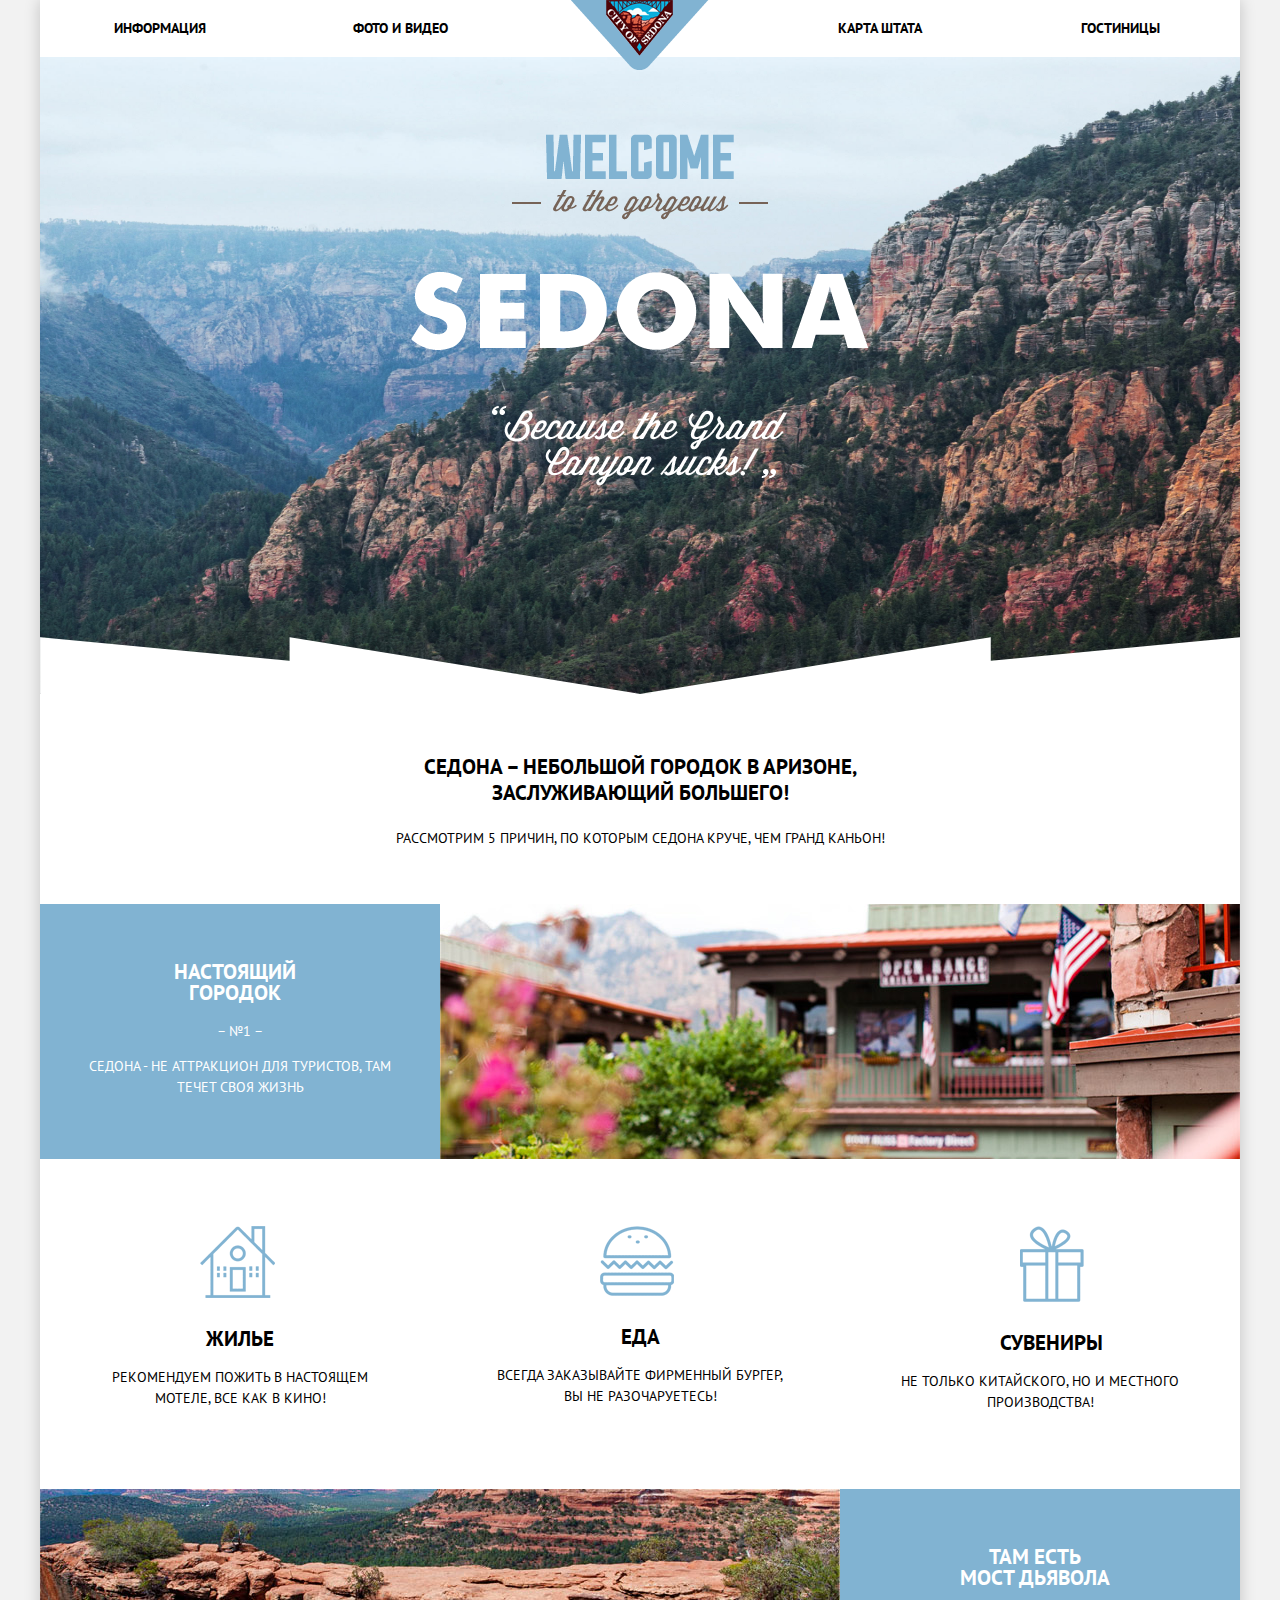
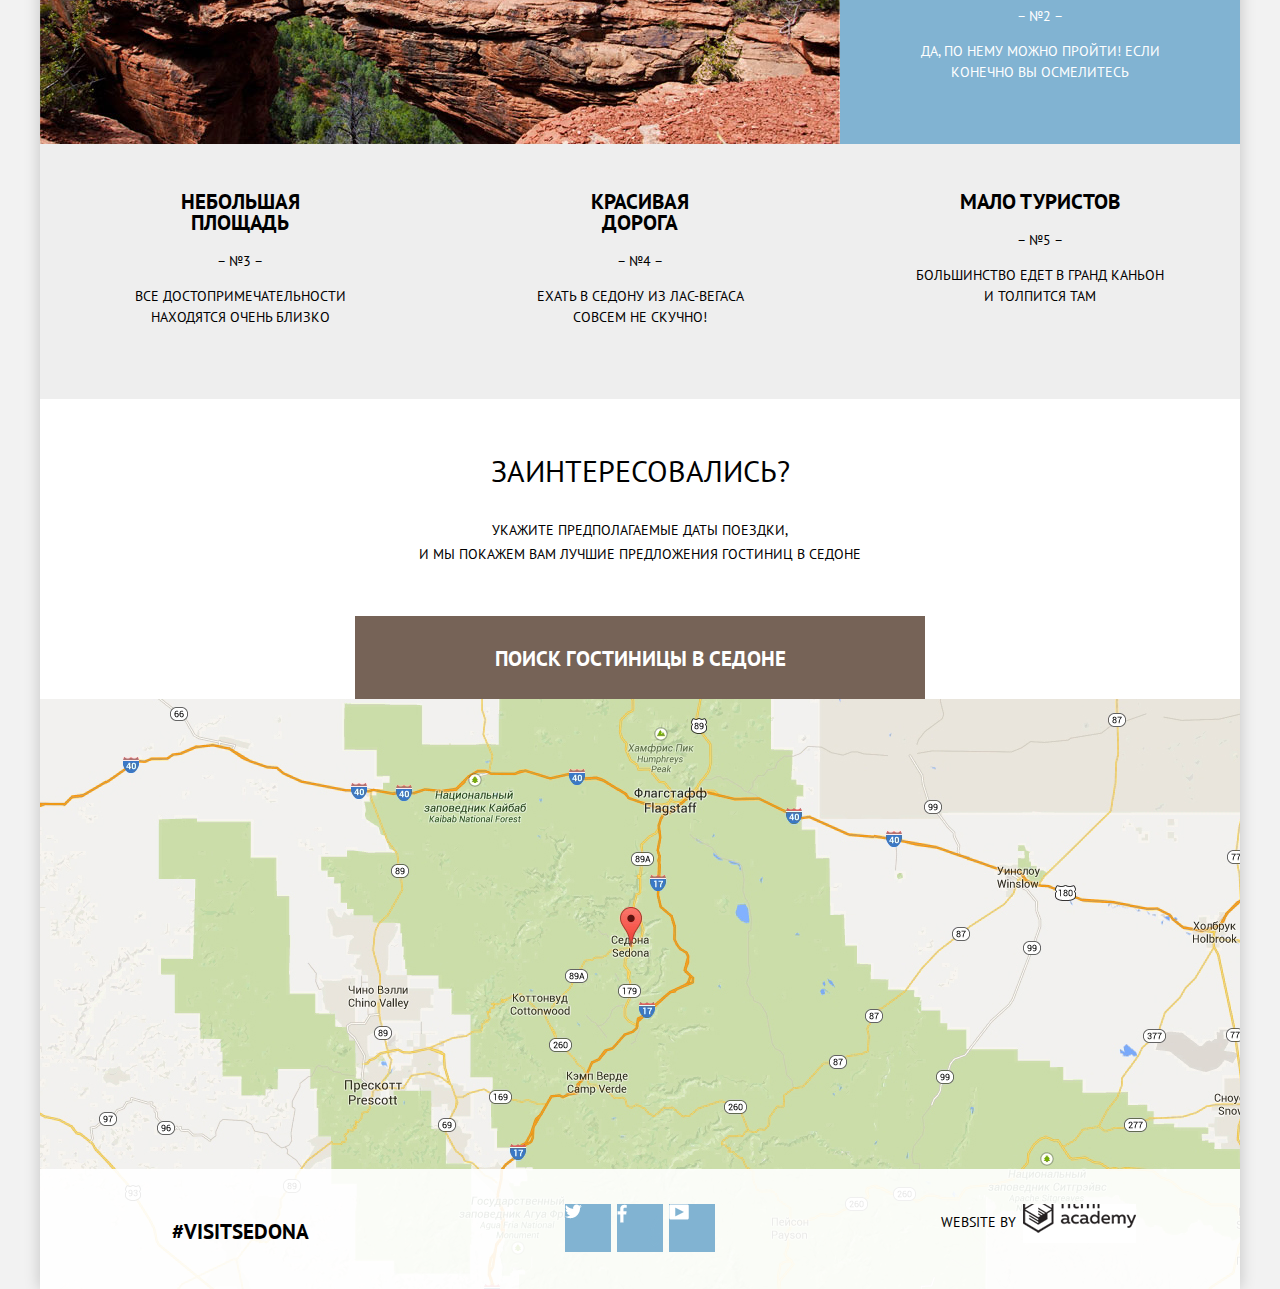
==== commit 32dcc4df: "Только индекс" ====
--- a/index.html
+++ b/index.html
@@ -98,43 +98,61 @@
 			<p>Укажите предполагаемые даты поездки,<br>и мы покажем вам лучшие предложения гостиниц в седоне</p>
 			<a class="find_hotel_btn" >Поиск гостиницы в Седоне</a>
 		</div>
-		<form class="form_search" action="https://echo.htmlacademy.ru" method="post">
-			<div class="form_search_row">
-				<div class="form_search_row_lable">
+	</main>
+    <footer class="main_footer">
+		<div class="footer_info">
+			<div class="main_footer_sedona">
+				#VisitSedona	
+			</div>
+			<div class="main_footer_social">
+				<a class="btn btn_social_tw" href="#">Вконтакте</a>
+				<a class="btn btn_social_fb" href="#">Фейсбук</a>
+				<a class="btn btn_social_youtube" href="#">Ютуб</a>
+			</div>
+			<div class="main_footer_copyright">
+				Website by
+				<a class="btn btn_html_academy " href="https://htmlacademy.ru">HTML Academy</a>
+			</div>
+		</div>
+	</footer>
+	
+		<!--<form class="form_search" action="https://echo.htmlacademy.ru" method="post">
+			<div class="form_search_row clearfix">
+				<div class="form_search_column_left form_search_lable">
 					<label for="date_arrive">Дата заезда:</label>
 				</div>					
-				<div class="form_search_row_input">
-					<input id="date_arrive" type="date" required>
+				<div class="form_search_column_right ">
+					<input class="form_search_input" id="date_arrive" type="text" value="24 апреля 2016" required>
 					<i class="calendar"></i>
 				</div>
 			</div>
-			<div class="form_search_row">
-				<div class="form_search_row_lable">
+			<div class="form_search_row clearfix">
+				<div class="form_search_column_left form_search_lable">
 					<label for="date_departure">Дата выезда:</label>						
 				</div>					
-				<div class="form_search_row_input">
-					<input id="date_departure" type="date" required>
+				<div class="form_search_column_right">
+					<input class="form_search_input" id="date_departure" type="text" value="4 июля 2016" required>
 					<i class="calendar"></i>
 				</div>
 			</div>
-			<div class="form_search_row">
-				<div class="form_search_column">
-					<div class="form_search_row_lable">
+			<div class="form_search_row clearfix">
+				<div class="form_search_column_left">
+					<div class="form_search_lable">
 						<label for="number_adults">Взрослые:</label>						
 					</div>							
 				</div>
-				<div class="form_search_column">
-					<div class="form_search_row_input">
+				<div class="form_search_column_right">
+					<div class="">
 						<i class="icon_minus"></i>
-						<input id="number_adults" type="text" value="2" required>
+						<input class="form_search_input_person" id="number_adults" type="text" value="2" required>
 						<i class="icon_plus"></i>
 					</div>	
-					<div class="form_search_row_lable">
+					<div class="form_search_lable">
 						<label for="number_kids">Дети:</label>					
 					</div>					
-					<div class="form_search_row_input">
+					<div class="">
 						<i class="icon_minus"></i>
-						<input id="number_kids" type="text" value="0" required>
+						<input class="form_search_input_person" id="number_kids" type="text" value="0" required>
 						<i class="icon_plus"></i>
 					</div>						
 				</div>
@@ -142,24 +160,8 @@
 			<button class="btn form_search_btn" type="submit">
 				Найти
 			</button>
-		</form>
-		<div class="index_map">
-		</div>
-	</main>
-    <footer class="footer">
-		<div class="footer_sedona">
-			#VisitSedona			
-		</div>
-		<div class="footer_social">
-			<a class="btn btn_social_vk" href="#">Вконтакте</a>
-			<a class="btn btn_social_fb" href="#">Фейсбук</a>
-			<a class="btn btn_social_youtube" href="#">Ютуб</a>
-		</div>
-		<div class="footer_copyright">
-			Website by
-			<a class="btn " href="https://htmlacademy.ru">HTML Academy</a>
-		</div>
-	</footer>
+		</form>-->
+		
 	</div>
 
   </body>
--- a/css/style.css
+++ b/css/style.css
@@ -80,10 +80,20 @@
 }
 
 .promo{
-	background: #e4f1f9 url("../img/main_photo.jpg") no-repeat 50%;
-	height: 635px;
-	background-size: 100% auto;
+	background: #e4f1f9 url("../img/main_photo.jpg") no-repeat ;	
+	min-width: 768px;
+	max-width: 1200px;
+	background-size: 100% 100%;
 	overflow: hidden;
+}
+
+.promo:after{
+	content: "";
+    display: block;	
+    background: url(../img/main_photo_mask.png) no-repeat;  
+	width: 100%;
+    height: 57px;
+	background-size: 100% 57px;
 }
 
 .promo img{	
@@ -94,8 +104,9 @@
 	*/
 	display: block;
 	margin: auto;
-	padding-top: 77px;
-}
+	padding: 77px 0 151px;
+}
+
 .promo_text{
 	height: 210px;
 	text-align: center;
@@ -174,7 +185,7 @@
     height: 72px;
 	vertical-align: top;
     background: url(../img/spritesheet.png) no-repeat;    
-    background-position: -464px -5px;
+    background-position: -681px -10px;
 }
 
 .benefits_food:before{
@@ -185,7 +196,7 @@
     height: 70px;
 	vertical-align: middle;
     background: url(../img/spritesheet.png) no-repeat;
-    background-position: -380px -5px;
+    background-position: -587px -10px;
 }
 
 .benefits_souvenir:before{
@@ -196,7 +207,7 @@
     height: 76px;
 	vertical-align: middle;
     background: url(../img/spritesheet.png) no-repeat;
-    background-position: -918px -5px;
+    background-position: -1284px -10px;
 }
 
 .features_gray_bgr{
@@ -232,14 +243,13 @@
 
 .offer .offer_title{
 	margin-top: 60px;
-	font-weight: bold;
+	font-weight: 300;
 	font-size: 30px;
 	line-height: 24px;
 }
 
 .offer p{
-	width: 440px;
-	margin: 40px auto 50px;
+	margin: 30px auto 50px;
 	font-size: 14px;
 	line-height: 24px;
 }
@@ -250,23 +260,139 @@
 	color: #ffffff;
 	width: 570px;
 	margin: 50px auto 0;
-	padding: 30px;
+	padding: 30px ;
 	text-align: center;
 	font-weight: bold;
 	font-size: 21px;
 	line-height: 26px;
 	box-sizing: border-box;
 }
-
+/* FORM_SEARCH
 .form_search{
+	display: block;
+	position: absolute;
+	width: 570px;
+	background: #ffffff;
+	box-shadow: 0 0 15px rgba(0,0,0,.2);
+	text-align: center;
+	font-size: 0;
+}
+
+.form_search_row{
+	display: inline-block;
+	width: 458px;
+	font-weight: bold;
+	font-size: 14px;
+	line-height: 26px;
+	text-transform: uppercase;
+}
+
+.form_search_column_left{
+	float: left;
+	width: 100px;
+}
+
+.form_search_column_right{
+	display: inline-block;
+	float: left;
+}
+
+.form_search_input{
+	width: 346px;
+}
+
+.form_search_input_person{
+	width: 115px;
+}
+
+.form_search_lable{
+	width: 100px;
+}
+
+
+.index_map{	
+	position: relative;
+	background: #cbdda9 url("../img/map.jpg") no-repeat 50%;
+	height: 590px;
+}*/
+
+.main_footer{  
+	/*position: absolute;      
+    z-index: 2;
+    bottom: 0;
+	height: 120px;
+    background: rgba(255, 255, 255, 0.9);
+	text-transform: uppercase;*/
+	position: relative;
+	background: #cbdda9 url("../img/map.jpg") no-repeat;
+	height: 590px;
+	font-size: 0;
+}
+
+.footer_info{
+	position: absolute;      
+    z-index: 2;
+    bottom: 0;
+	height: 120px;
+	width: 100%;
+	text-transform: uppercase;	
+	font-size: 0;
+	box-sizing: border-box;
+    background: rgba(255, 255, 255, 0.9);
+}
+
+.main_footer_sedona,
+.main_footer_social, 
+.main_footer_copyright{
+	display: inline-block;
+	vertical-align: middle;
+	float: left;
+	width: 33.334%;
+	text-align: center;
+}
+
+.main_footer_sedona{	
+	margin: 50px 0;
+	font-weight: bold;
+	font-size: 21px;
+	line-height: 26px;
+}
+
+.btn{
+	display: inline-block;
+	margin: 35px 3px;
+	padding: auto;
+	font-size: 0;
+	width: 46px;
+	height: 48px;
+	vertical-align: middle;
+	text-decoration: none;
+	background: #81b3d2  url(../img/spritesheet.png) no-repeat center;
+}
+
+.btn_social_fb{
+    background-position: -557px -10px;
+}
+
+.btn_social_youtube{
+    background-position: -1490px -10px;
+}
+
+.btn_social_tw{
+    background-position: -1368px -10px;
 	
 }
 
-.index_map{	
-	background: #cbdda9 url("../img/map.jpg") no-repeat 50%;
-	height: 470px;
-	background-size: 100% auto;
-	overflow: hidden;
+.main_footer_copyright{
+	font-size: 14px;
+	line-height: 26px;
+}
+
+.btn_html_academy{
+    width: 113px;
+    height: 39px;	
+    background-position: -776px -20px;
+	background-color: #ffffff;
 }
 
 .filter_range {
--- a/css/sprite_style.css
+++ b/css/sprite_style.css
@@ -1,139 +1,155 @@
 .sprite {
-    background-image: url(../img/spritesheet.png);
+    background-image: url(spritesheet.png);
     background-repeat: no-repeat;
     display: block;
 }
 
-.sprite_arrow_active_down {
+.sprite-arrow_active_down {
     width: 11px;
     height: 10px;
-    background-position: -5px -5px;
+    background-position: -10px -10px;
 }
 
-.sprite_arrow_active_up {
+.sprite-arrow_active_up {
     width: 11px;
     height: 10px;
-    background-position: -26px -5px;
+    background-position: -41px -10px;
 }
 
-.sprite_arrow_down {
+.sprite-arrow_down {
     width: 11px;
     height: 10px;
-    background-position: -47px -5px;
+    background-position: -72px -10px;
 }
 
-.sprite_arrow_hover_down {
+.sprite-arrow_hover_down {
     width: 11px;
     height: 10px;
-    background-position: -68px -5px;
+    background-position: -103px -10px;
 }
 
-.sprite_arrow_hover_up {
+.sprite-arrow_hover_up {
     width: 11px;
     height: 10px;
-    background-position: -89px -5px;
+    background-position: -134px -10px;
 }
 
-.sprite_arrow_up {
+.sprite-arrow_up {
     width: 11px;
     height: 10px;
-    background-position: -110px -5px;
+    background-position: -165px -10px;
 }
 
-.sprite_calendar {
+.sprite-calendar {
     width: 21px;
     height: 22px;
-    background-position: -131px -5px;
+    background-position: -196px -10px;
 }
 
-.sprite_calendar_activ {
+.sprite-calendar_activ {
     width: 21px;
     height: 22px;
-    background-position: -162px -5px;
+    background-position: -237px -10px;
 }
 
-.sprite_calendar_hover {
+.sprite-calendar_hover {
     width: 21px;
     height: 22px;
-    background-position: -193px -5px;
+    background-position: -278px -10px;
 }
 
-.sprite_check {
+.sprite-check {
     width: 26px;
     height: 22px;
-    background-position: -224px -5px;
+    background-position: -319px -10px;
 }
 
-.sprite_check_disabled {
+.sprite-check_ {
     width: 26px;
     height: 22px;
-    background-position: -260px -5px;
+    background-position: -365px -10px;
 }
 
-.sprite_checkbox {
+.sprite-checkbox {
     width: 22px;
     height: 22px;
-    background-position: -296px -5px;
+    background-position: -411px -10px;
 }
 
-.sprite_checkbox_disabled {
+.sprite-checkbox_ {
     width: 22px;
     height: 22px;
-    background-position: -328px -5px;
+    background-position: -453px -10px;
 }
 
-.sprite_facebook {
+.sprite-desert_stars {
+    width: 42px;
+    height: 17px;
+    background-position: -495px -10px;
+}
+
+.sprite-facebook {
     width: 10px;
     height: 19px;
-    background-position: -360px -5px;
+    background-position: -557px -10px;
 }
 
-.sprite_food {
+.sprite-food {
     width: 74px;
     height: 70px;
-    background-position: -380px -5px;
+    background-position: -587px -10px;
 }
 
-.sprite_house {
+.sprite-house {
     width: 75px;
     height: 72px;
-    background-position: -464px -5px;
-	
+    background-position: -681px -10px;
 }
 
-.sprite_souvenir {
+.sprite-html_academy_logo {
+    width: 113px;
+    height: 39px;
+    background-position: -776px -10px;
+}
+
+.sprite-html_academy_logo_active {
+    width: 113px;
+    height: 39px;
+    background-position: -909px -10px;
+}
+
+.sprite-html_academy_logo_hover {
+    width: 113px;
+    height: 39px;
+    background-position: -1042px -10px;
+}
+
+.sprite-rating_stars {
+    width: 89px;
+    height: 17px;
+    background-position: -1175px -10px;
+}
+
+.sprite-souvenir {
     width: 64px;
     height: 76px;
-    background-position: -918px -5px;
+    background-position: -1284px -10px;
 }
 
-.sprite_html_academy_logo {
-    width: 113px;
-    height: 39px;
-    background-position: -549px -5px;
+.sprite-twitter {
+    width: 17px;
+    height: 15px;
+    background-position: -1368px -10px;
 }
 
-.sprite_html_academy_logo_active {
-    width: 113px;
-    height: 39px;
-    background-position: -672px -5px;
+.sprite-villas_stars {
+    width: 65px;
+    height: 17px;
+    background-position: -1405px -10px;
 }
 
-.sprite_html_academy_logo_hover {
-    width: 113px;
-    height: 39px;
-    background-position: -795px -5px;
-}
-
-
-.sprite_twitter {
-    width: 17px;
-    height: 15px;
-    background-position: -992px -5px;
-}
-
-.sprite_youtube {
+.sprite-youtube {
     width: 20px;
     height: 16px;
-    background-position: -1019px -5px;
+    background-position: -1490px -10px;
 }
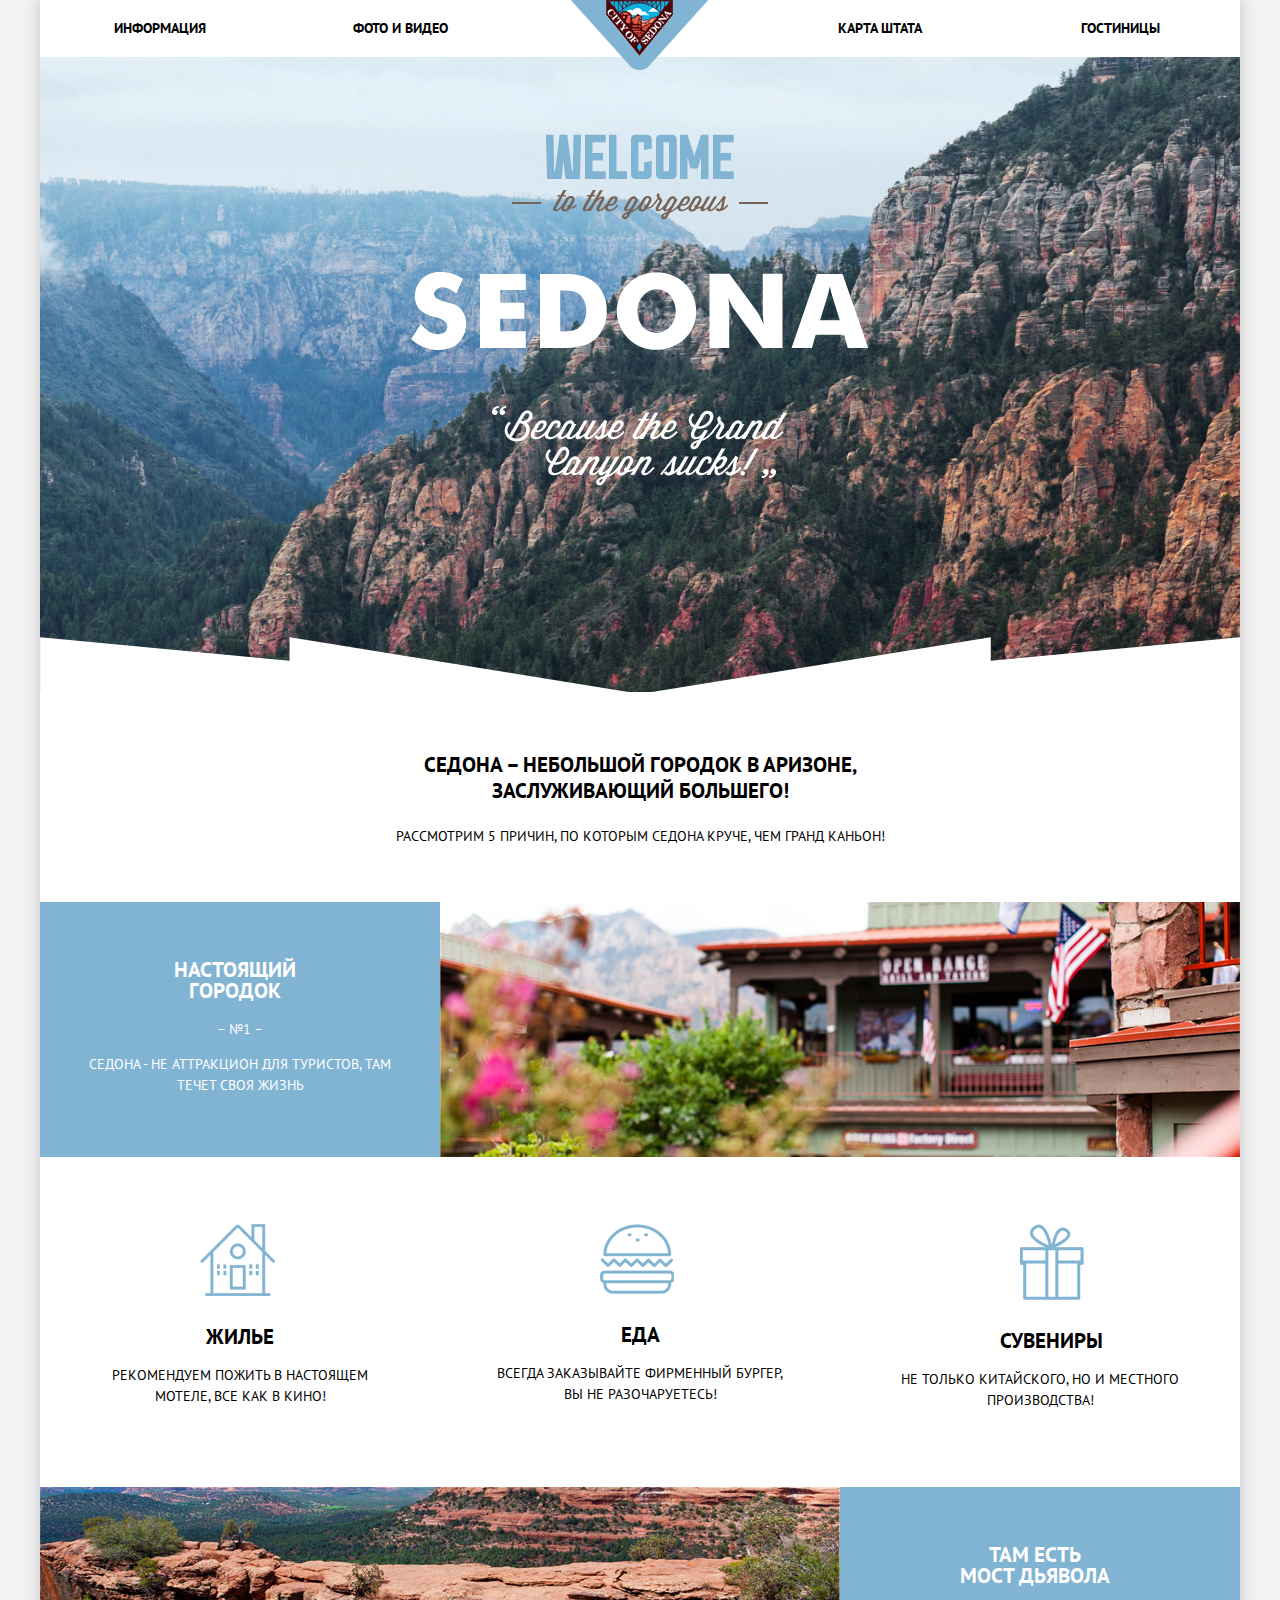
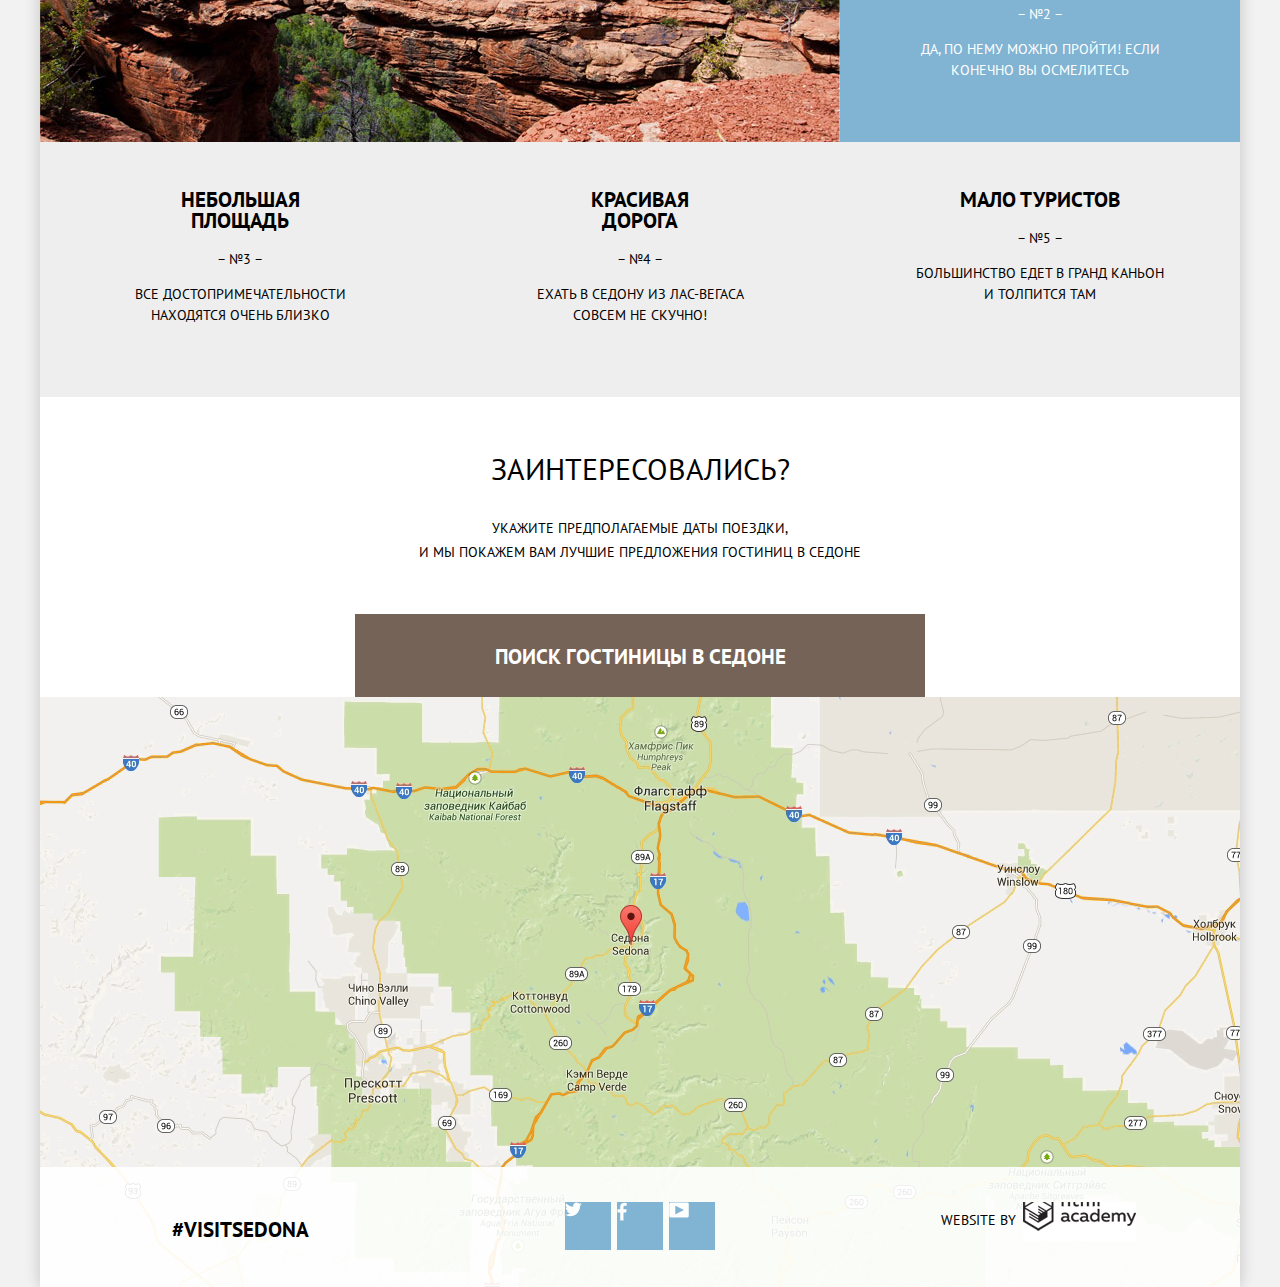
==== commit 0a94ae86: "Hotels" ====
--- a/index.html
+++ b/index.html
@@ -2,7 +2,7 @@
 <html lang="ru">
   <head>
     <meta charset="utf-8">
-    <title>HTML Academy: Седона</title>
+    <title>Sedona</title>
 	<link href="https://fonts.googleapis.com/css?family=PT+Sans" rel="stylesheet">
 	<link rel="stylesheet" href="css/normalize.css"/>
 	<link rel="stylesheet" href="css/style.css"/>
--- a/css/style.css
+++ b/css/style.css
@@ -38,6 +38,10 @@
 	box-shadow: 0 0 15px rgba(0,0,0,.2);
 }
 
+/*//////////////////////////////////////*/
+/*HEADER NAV*/
+/*/////////////////////////////////////*/
+
 .main_navigation ul{
 	margin: 0;
 	padding: 0;
@@ -79,12 +83,15 @@
 	z-index: 2;
 }
 
+/*//////////////////////////////////////*/
+/*INDEX PROMO*/
+/*/////////////////////////////////////*/
+
 .promo{
-	background: #e4f1f9 url("../img/main_photo.jpg") no-repeat ;	
-	min-width: 768px;
-	max-width: 1200px;
-	background-size: 100% 100%;
-	overflow: hidden;
+	background: #e4f1f9 url("../img/main_photo.jpg") no-repeat 50%;	
+	height: 635px;
+    background-size: 100% auto;
+    overflow: hidden;
 }
 
 .promo:after{
@@ -126,6 +133,10 @@
 	line-height: 24px;
 }
 
+/*//////////////////////////////////////*/
+/*INDEX INFORMATION CONTENT*/
+/*/////////////////////////////////////*/
+
 .features{
 	height: 255px;
 	background-color: #81b3d2;
@@ -233,6 +244,10 @@
 	padding: 0 70px;
 }
 
+/*//////////////////////////////////////*/
+/*OFFER*/
+/*/////////////////////////////////////*/
+
 .offer{	
 	height: 300px;
 	padding: 60px;
@@ -315,6 +330,10 @@
 	background: #cbdda9 url("../img/map.jpg") no-repeat 50%;
 	height: 590px;
 }*/
+
+/*//////////////////////////////////////*/
+/*FIOOTER*/
+/*/////////////////////////////////////*/
 
 .main_footer{  
 	/*position: absolute;      
@@ -395,9 +414,30 @@
 	background-color: #ffffff;
 }
 
+/*//////////////////////////////////////*/
+/*FILTER HOTELS*/
+/*/////////////////////////////////////*/
+
+
+.filter{
+	width: 100%;
+	height: 215px;
+	background: #40759f url("../img/filter_background.jpg") no-repeat;
+	color: #ffffff;
+}
+
+.filter_group{
+	display: block;
+	float: left;
+	width: 140px;
+	text-transform: uppercase;
+	box-sizing: border-box;
+}
+
 .filter_range {
 	float: right;
-	width: 330px;
+	width: 33.334%;
+	margin: 30px 72px;
 	color: #ffffff;
 	text-transform: uppercase;
 }
@@ -523,4 +563,64 @@
 	color: #000000;
 
 	background: #ffffff;
+}
+
+.hotel_sorting{
+	display: inline-block;
+	font-size: 0;
+	width: 100%;
+	height: 87px;
+	text-transform: uppercase;
+	border-bottom: 1px solid #e5e5e5;
+	box-sizing: border-box;
+}
+
+.hotel_sorting h1{
+	float: left;
+	margin: 30px 70px;
+	width: 140px;
+}
+
+.sorting{
+	float: left;	
+	margin: 35px 45px;
+	font-size: 14px;
+	line-height: 18px;
+}
+
+.hotel_sorting ul{
+	margin: 0;
+	padding: 0;
+	font-size:0;
+}
+
+.hotel_sorting li{
+	display: inline-block;
+	padding: 35px;
+	font-size: 12px;
+	line-height: 18px;
+}
+
+.hotel_item{
+	display: inline-block;
+	width: 100%;
+	border-bottom: 1px solid #e5e5e5;
+}
+
+.preview{
+	float: left;
+	width: 
+}
+
+.hotel_inform{
+	float: left;
+}
+
+.rating{
+	float: right;
+}
+
+.hotel_name{
+	font-size: 21px;
+	line-height: 26px;
 }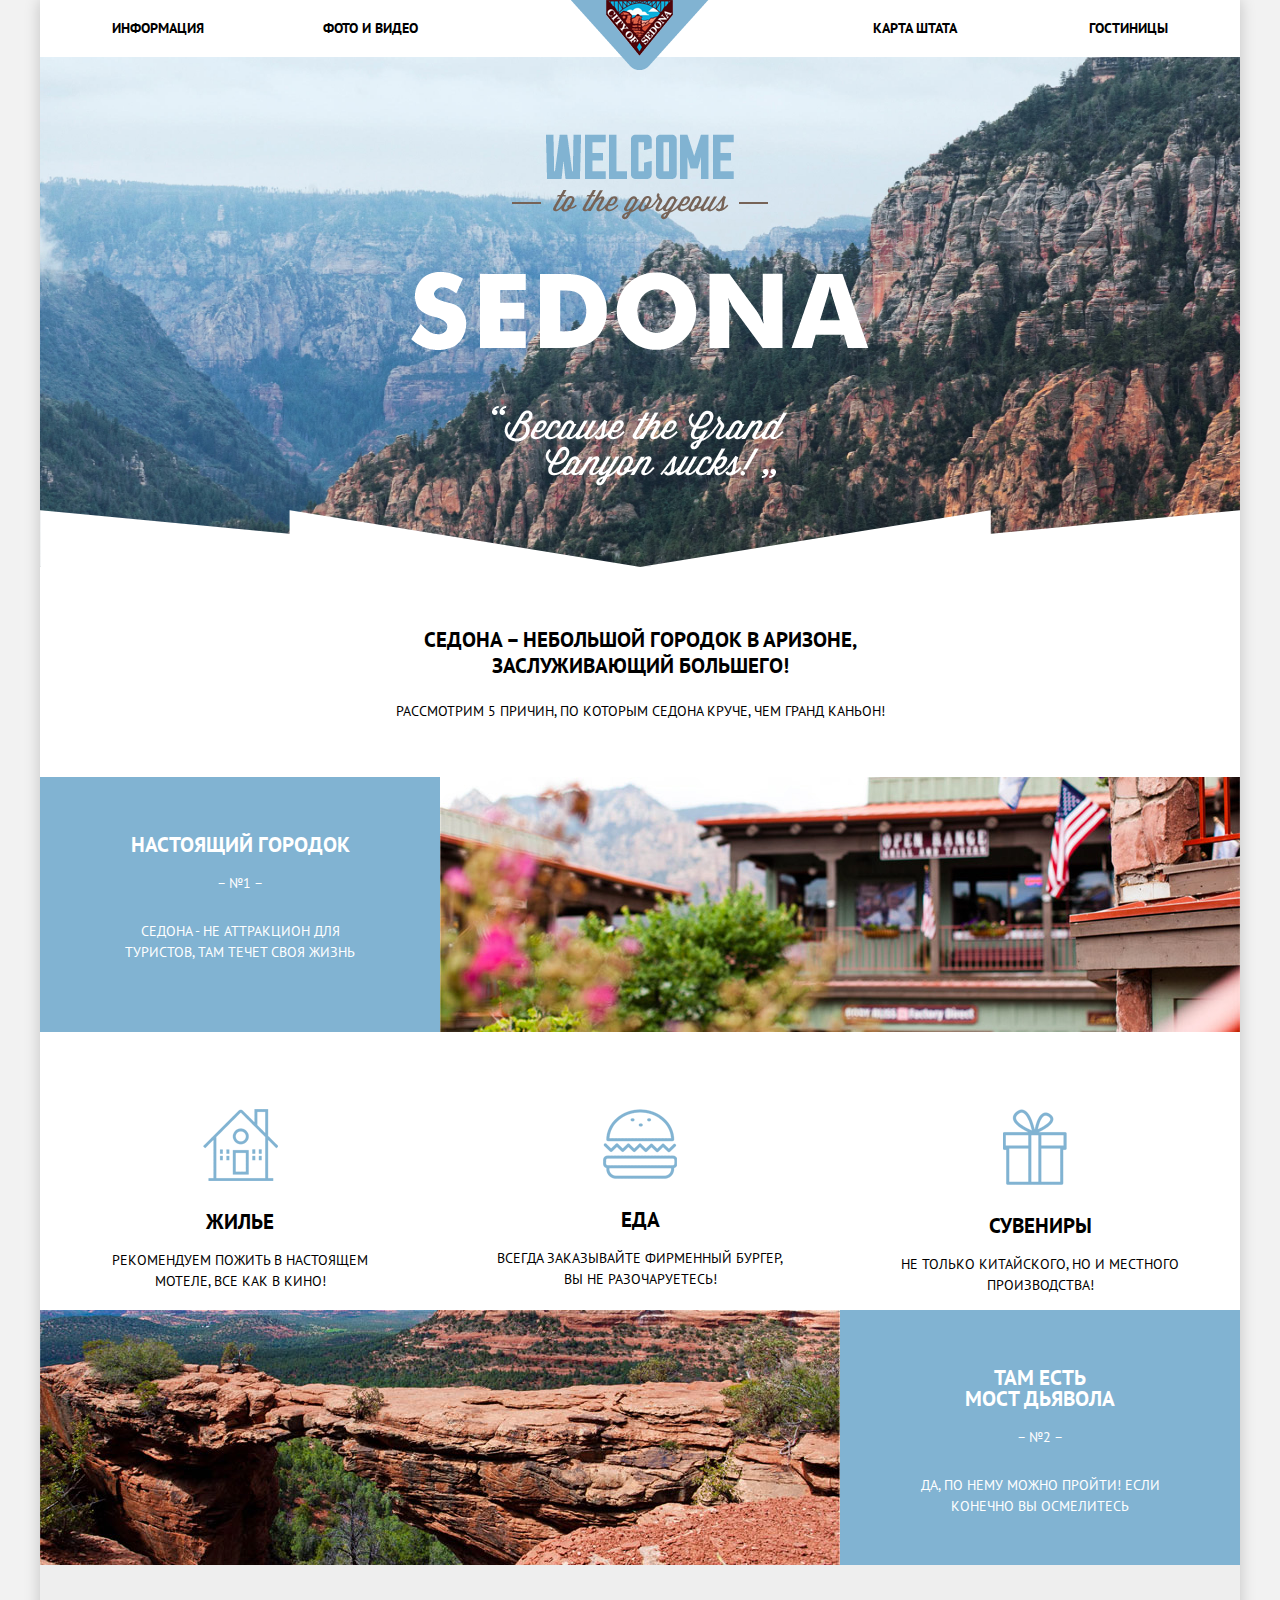
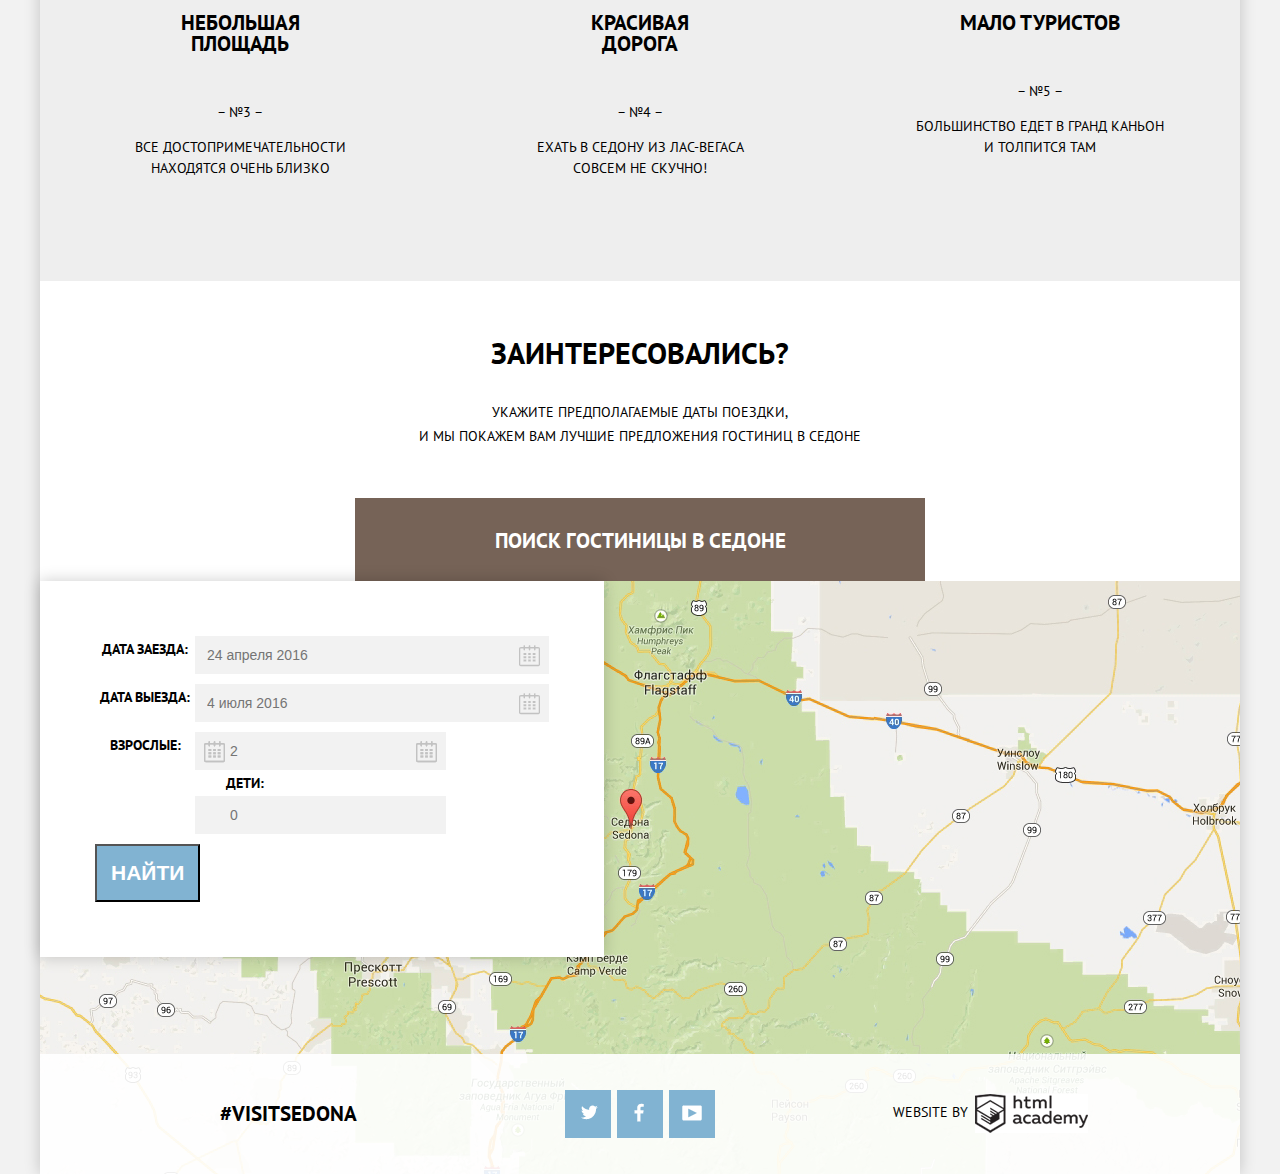
==== commit 5587770f: "Hotels" ====
--- a/index.html
+++ b/index.html
@@ -26,7 +26,7 @@
               <a href="#">Карта штата</a>
             </li>
             <li>
-              <a href="#">Гостиницы</a>
+              <a href="hotels.html">Гостиницы</a>
             </li>
           </ul>
         </nav>
@@ -56,12 +56,10 @@
 				<p>Рекомендуем пожить в настоящем мотеле, все как в кино!</p>
 			</div>
 			<div class="benefits_item ">
-				<span ></span>
 				<h2 class="benefits_food">Еда</h2>
 				<p>Всегда заказывайте фирменный бургер, Вы не разочаруетесь!</p>
 			</div>
 			<div class="benefits_item ">
-				<span ></span>
 				<h2 class="benefits_souvenir">Сувениры</h2>
 				<p>Не только китайского, но и местного производства!</p>
 			</div>
@@ -96,10 +94,58 @@
 		<div class="offer">
 			<b class="offer_title">Заинтересовались?</b>
 			<p>Укажите предполагаемые даты поездки,<br>и мы покажем вам лучшие предложения гостиниц в седоне</p>
-			<a class="find_hotel_btn" >Поиск гостиницы в Седоне</a>
+			<a class="find_hotel_btn" href="">Поиск гостиницы в Седоне</a>
 		</div>
 	</main>
     <footer class="main_footer">
+		
+		<form class="form_search" action="https://echo.htmlacademy.ru" method="post">
+			<div class="form_search_row clearfix">
+				<div class="form_search_column_left form_search_lable">
+					<label for="date_arrive">Дата заезда:</label>
+				</div>					
+				<div class="form_search_column_right ">
+					<input class="form_search_input" id="date_arrive" type="text" placeholder="24 апреля 2016" required>
+					<i class="calendar"></i>
+				</div>
+			</div>
+			<div class="form_search_row clearfix">
+				<div class="form_search_column_left form_search_lable">
+					<label for="date_departure">Дата выезда:</label>						
+				</div>					
+				<div class="form_search_column_right">
+					<input class="form_search_input" id="date_departure" type="text" placeholder="4 июля 2016" required>
+					<i class="calendar"></i>
+				</div>
+			</div>
+			<div class="form_search_row clearfix">
+				<div class="form_search_column_left">
+					<div class="form_search_lable">
+						<label for="number_adults">Взрослые:</label>						
+					</div>							
+				</div>
+				<div class="form_search_column_right">
+					<div class="">
+						<i class="icon_minus"></i>
+						<input class="form_search_input_person" id="number_adults" type="number" placeholder="2" size="2"required>
+						<i class="icon_plus"></i>
+					</div>	
+					<div class="form_search_lable">
+						<label for="number_kids">Дети:</label>					
+					</div>					
+					<div class="">
+						<i class="icon_minus"></i>
+						<input class="form_search_input_person" id="number_kids" type="number" placeholder="0" size="2" required>
+						<i class="icon_plus"></i>
+					</div>						
+				</div>
+			</div>
+			<button class="form_search_btn" type="submit">
+				Найти
+			</button>
+		</form>
+		<div class="map">
+		</div>
 		<div class="footer_info">
 			<div class="main_footer_sedona">
 				#VisitSedona	
@@ -116,51 +162,6 @@
 		</div>
 	</footer>
 	
-		<!--<form class="form_search" action="https://echo.htmlacademy.ru" method="post">
-			<div class="form_search_row clearfix">
-				<div class="form_search_column_left form_search_lable">
-					<label for="date_arrive">Дата заезда:</label>
-				</div>					
-				<div class="form_search_column_right ">
-					<input class="form_search_input" id="date_arrive" type="text" value="24 апреля 2016" required>
-					<i class="calendar"></i>
-				</div>
-			</div>
-			<div class="form_search_row clearfix">
-				<div class="form_search_column_left form_search_lable">
-					<label for="date_departure">Дата выезда:</label>						
-				</div>					
-				<div class="form_search_column_right">
-					<input class="form_search_input" id="date_departure" type="text" value="4 июля 2016" required>
-					<i class="calendar"></i>
-				</div>
-			</div>
-			<div class="form_search_row clearfix">
-				<div class="form_search_column_left">
-					<div class="form_search_lable">
-						<label for="number_adults">Взрослые:</label>						
-					</div>							
-				</div>
-				<div class="form_search_column_right">
-					<div class="">
-						<i class="icon_minus"></i>
-						<input class="form_search_input_person" id="number_adults" type="text" value="2" required>
-						<i class="icon_plus"></i>
-					</div>	
-					<div class="form_search_lable">
-						<label for="number_kids">Дети:</label>					
-					</div>					
-					<div class="">
-						<i class="icon_minus"></i>
-						<input class="form_search_input_person" id="number_kids" type="text" value="0" required>
-						<i class="icon_plus"></i>
-					</div>						
-				</div>
-			</div>
-			<button class="btn form_search_btn" type="submit">
-				Найти
-			</button>
-		</form>-->
 		
 	</div>
 
--- a/css/style.css
+++ b/css/style.css
@@ -17,11 +17,11 @@
 h2{
 	font-weight: bold;
 	font-size: 21px;
-	line-height: 21px;
 }
 
 a{
 	text-decoration: none;
+	color: #000;
 }
 
 .clearfix::after {
@@ -42,6 +42,10 @@
 /*HEADER NAV*/
 /*/////////////////////////////////////*/
 
+.main_navigation {
+	padding: 0 6%;
+}
+
 .main_navigation ul{
 	margin: 0;
 	padding: 0;
@@ -59,16 +63,27 @@
 	text-align: center;
 }
 
+.main_navigation li:nth-child(1),.main_navigation li:nth-child(2){
+	text-align: left;
+	
+}
+.main_navigation li:nth-child(3),.main_navigation li:nth-child(4){
+	text-align: right;
+	
+}
+
 .main_navigation a{
 	color: #000000;
 }
 
+
 .main_navigation a:hover{
 	color: #81b3d2;
 }
 
 .main_navigation a:active{
-	color: #b2b2b2;
+	color: #000;
+	opacity: 0.3;
 }
 
 .main_navigation li:nth-child(2){
@@ -83,24 +98,38 @@
 	z-index: 2;
 }
 
+.main_navigation .nav_active{
+	color: #766357;
+}
+
+.main_navigation .nav_active:hover{
+	color: #604e43;
+}
+
+.main_navigation .nav_active:active{
+	color: #604e43;
+	opacity: 0.3;
+}
 /*//////////////////////////////////////*/
 /*INDEX PROMO*/
 /*/////////////////////////////////////*/
 
 .promo{
+	position: relative;
 	background: #e4f1f9 url("../img/main_photo.jpg") no-repeat 50%;	
-	height: 635px;
-    background-size: 100% auto;
-    overflow: hidden;
+	height: 510px;
+    background-size: cover;
+	background-position: 0 28.5%;
 }
 
 .promo:after{
 	content: "";
     display: block;	
-    background: url(../img/main_photo_mask.png) no-repeat;  
+	position: absolute;
+	bottom: 0;
+    background: url(../img/main_photo_mask.png) no-repeat center;  
 	width: 100%;
     height: 57px;
-	background-size: 100% 57px;
 }
 
 .promo img{	
@@ -139,26 +168,26 @@
 
 .features{
 	height: 255px;
-	background-color: #81b3d2;
 	overflow: hidden;
 }
 
 .features_text{
 	float: left;
-	width: 33.334%;
+	width: 33.3334%;
+	padding-bottom: 70px;
 	color: #ffffff;
 	text-align: center;
 	text-transform: uppercase;
-	
+	background-color: #81b3d2;	
 }
 
 .features_text h2{
-	width: 150px;
-	padding: 40px 120px 0 120px;
+	padding: 40px 80px 0 80px;
 }
 
 .features_text p{	 
-	padding: 0 49px;
+	padding: 0 50px;
+	margin: 27px;
 }
 
 .features_pic{
@@ -169,19 +198,19 @@
 }
 
 .benefits{
-	height: 330px;
-	overflow: hidden;
+	padding-bottom:
 }
 
 .benefits_item{
 	float: left;
-	width: 33.334%;
+	width: 33.3334%;
 	text-align: center;
 	text-transform: uppercase;
 }
 
 .benefits_item h2{
-	padding: 50px 160px 0;
+	/*padding: 50px 160px 0;*/
+	padding-top: 60px;
 }
 
 .benefits_item p{
@@ -191,7 +220,7 @@
 .benefits_house:before{
 	content: "";
     display: block;
-	margin-bottom: 30px;
+	margin: 0 auto 30px;
 	width: 75px;
     height: 72px;
 	vertical-align: top;
@@ -202,7 +231,7 @@
 .benefits_food:before{
 	content: "";
     display: block;
-	margin-bottom: 30px;	
+	margin: 0 auto 30px;	
     width: 74px;
     height: 70px;
 	vertical-align: middle;
@@ -213,31 +242,29 @@
 .benefits_souvenir:before{
 	content: "";
     display: block;
-	margin: 0 20px 30px;	
+	margin: 0 auto 30px;	
     width: 75px;
     height: 76px;
-	vertical-align: middle;
     background: url(../img/spritesheet.png) no-repeat;
     background-position: -1284px -10px;
 }
 
 .features_gray_bgr{
-	height: 255px;
 	background-color: #eeeeee;
-	overflow: hidden;
+	
 }
 
 .features_gray_bgr_text{
 	float: left;
-	width: 33.334%;
-	color: #0000000;
+	width: 33.3334%;
+	color: #000000;
 	text-align: center;
 	text-transform: uppercase;
 	padding-bottom: 88px;
 }
 
 .features_gray_bgr_text h2{
-	padding: 30px 120px 0 ;
+	padding: 30px 28% ;
 }
 
 .features_gray_bgr_text p{
@@ -258,7 +285,7 @@
 
 .offer .offer_title{
 	margin-top: 60px;
-	font-weight: 300;
+	font-weight: bold;
 	font-size: 30px;
 	line-height: 24px;
 }
@@ -268,8 +295,8 @@
 	font-size: 14px;
 	line-height: 24px;
 }
-
-.offer .find_hotel_btn{
+/*!!!!!!!!!!!!!!!!!!!!!!*/
+.find_hotel_btn{
 	display: block;
 	background: #766357;
 	color: #ffffff;
@@ -282,77 +309,126 @@
 	line-height: 26px;
 	box-sizing: border-box;
 }
-/* FORM_SEARCH
+
+
+/*/////////////////////*/
+/*//////FORM_SEARCH////*/
+/*/////////////////////*/
+
 .form_search{
 	display: block;
 	position: absolute;
-	width: 570px;
+	top:0;
+	margin: 0 auto;
+	padding: 55px 55px;
 	background: #ffffff;
 	box-shadow: 0 0 15px rgba(0,0,0,.2);
 	text-align: center;
+	text-transform: uppercase;
 	font-size: 0;
+	z-index: 4;
 }
 
 .form_search_row{
-	display: inline-block;
-	width: 458px;
+	margin-bottom: 10px;
 	font-weight: bold;
 	font-size: 14px;
 	line-height: 26px;
-	text-transform: uppercase;
 }
 
 .form_search_column_left{
 	float: left;
-	width: 100px;
 }
 
 .form_search_column_right{
-	display: inline-block;
+	position: relative;
 	float: left;
 }
 
 .form_search_input{
-	width: 346px;
+	padding: 11px 161px 11px 12px ;
+	background-color: #f2f2f2;
+	border: 0;
+}
+
+.calendar{
+	position: absolute;
+	width: 21px;
+    height: 22px;	
+	top: 9px;
+	right: 9px;
+    background: url(../img/spritesheet.png) no-repeat ;
+    background-position: -196px -10px;
 }
 
 .form_search_input_person{
-	width: 115px;
+	padding: 11px 35px;
+	background-color: #f2f2f2;
+	border: 0;
+}
+
+.icon_plus{	
+	position: absolute;
+	width: 21px;
+    height: 22px;	
+	top: 9px;
+	right: 9px;
+    background: url(../img/spritesheet.png) no-repeat ;
+    background-position: -196px -10px;
+}
+
+.icon_minus{	
+	position: absolute;
+	width: 21px;
+    height: 22px;	
+	top: 9px;
+	left: 9px;
+    background: url(../img/spritesheet.png) no-repeat ;
+    background-position: -196px -10px;
 }
 
 .form_search_lable{
 	width: 100px;
 }
 
+.form_search_btn{
+	display: block;
+	background: #81b3d2;
+	color: #fff;
+	
+	padding: 14px ;
+	text-align: center;
+	font-weight: bold;
+	font-size: 21px;
+	line-height: 26px;
+	text-transform: uppercase;
+	box-sizing: border-box;
+	box-shadow: none;
+}
 
 .index_map{	
 	position: relative;
 	background: #cbdda9 url("../img/map.jpg") no-repeat 50%;
 	height: 590px;
-}*/
+}
 
 /*//////////////////////////////////////*/
-/*FIOOTER*/
+/*FOOTER*/
 /*/////////////////////////////////////*/
 
 .main_footer{  
-	/*position: absolute;      
-    z-index: 2;
-    bottom: 0;
-	height: 120px;
-    background: rgba(255, 255, 255, 0.9);
-	text-transform: uppercase;*/
 	position: relative;
+	height: 593px;
+}
+
+.map{
 	background: #cbdda9 url("../img/map.jpg") no-repeat;
-	height: 590px;
-	font-size: 0;
+	height: 100%;
+	width: 100%;	
 }
 
 .footer_info{
-	position: absolute;      
-    z-index: 2;
-    bottom: 0;
-	height: 120px;
+	padding: 36px 6%;
 	width: 100%;
 	text-transform: uppercase;	
 	font-size: 0;
@@ -360,18 +436,23 @@
     background: rgba(255, 255, 255, 0.9);
 }
 
+.main_footer .footer_info{
+	position: absolute;      
+    z-index: 2;
+    bottom: 0;
+}
+
 .main_footer_sedona,
 .main_footer_social, 
 .main_footer_copyright{
 	display: inline-block;
 	vertical-align: middle;
-	float: left;
 	width: 33.334%;
 	text-align: center;
 }
 
 .main_footer_sedona{	
-	margin: 50px 0;
+	/*margin: 50px 0;*/
 	font-weight: bold;
 	font-size: 21px;
 	line-height: 26px;
@@ -379,8 +460,7 @@
 
 .btn{
 	display: inline-block;
-	margin: 35px 3px;
-	padding: auto;
+	margin: 0 3px;
 	font-size: 0;
 	width: 46px;
 	height: 48px;
@@ -389,16 +469,24 @@
 	background: #81b3d2  url(../img/spritesheet.png) no-repeat center;
 }
 
+.btn:hover{
+	background-color: #669ec0;
+}
+
+.btn:active{
+	background-color: #669ec0;
+}
+
 .btn_social_fb{
-    background-position: -557px -10px;
+    background-position: -540px 3px;
 }
 
 .btn_social_youtube{
-    background-position: -1490px -10px;
+    background-position: -1477px 5px;
 }
 
 .btn_social_tw{
-    background-position: -1368px -10px;
+    background-position: -1352px 5px;
 	
 }
 
@@ -410,9 +498,18 @@
 .btn_html_academy{
     width: 113px;
     height: 39px;	
-    background-position: -776px -20px;
+    background-position: -776px -10px;
 	background-color: #ffffff;
 }
+
+.btn_html_academy:hover{
+    background-position: -1042px -10px;
+}
+
+.btn_html_academy:active{
+    background-position: -909px -10px;
+}
+
 
 /*//////////////////////////////////////*/
 /*FILTER HOTELS*/
@@ -420,8 +517,7 @@
 
 
 .filter{
-	width: 100%;
-	height: 215px;
+	padding: 25px 6% 30px;
 	background: #40759f url("../img/filter_background.jpg") no-repeat;
 	color: #ffffff;
 }
@@ -429,14 +525,26 @@
 .filter_group{
 	display: block;
 	float: left;
-	width: 140px;
+	min-width: 210px;
+	max-width: 240px;
 	text-transform: uppercase;
 	box-sizing: border-box;
+}
+
+.filter_group input{
+	display: none;
+}
+
+.filter_group label{
+	display: block;
+	padding-left: 40px;
+	
 }
 
 .filter_range {
 	float: right;
-	width: 33.334%;
+	max-width: 328;
+	min-width: 224px;
 	margin: 30px 72px;
 	color: #ffffff;
 	text-transform: uppercase;
@@ -493,7 +601,7 @@
 
 	color: inherit;
 	font: inherit;
-
+	outline-style: none;
 	background: none;
 	border: none;
 }
@@ -565,30 +673,35 @@
 	background: #ffffff;
 }
 
+/*.////////////////////*/
+/*Sorting/////////////*/
+/*///////////////////*/
+
+
 .hotel_sorting{
-	display: inline-block;
 	font-size: 0;
-	width: 100%;
-	height: 87px;
+	padding: 25px 6%; 
 	text-transform: uppercase;
 	border-bottom: 1px solid #e5e5e5;
 	box-sizing: border-box;
 }
 
 .hotel_sorting h1{
-	float: left;
-	margin: 30px 70px;
-	width: 140px;
-}
-
-.sorting{
-	float: left;	
-	margin: 35px 45px;
+	display: inline-block;
+	vertical-align: middle;
+}
+
+.sorting{	
+	display: inline-block;
 	font-size: 14px;
 	line-height: 18px;
+	margin: 0 50px;
+	vertical-align: middle;
 }
 
 .hotel_sorting ul{
+	display: inline-block;
+	vertical-align: middle;
 	margin: 0;
 	padding: 0;
 	font-size:0;
@@ -596,20 +709,79 @@
 
 .hotel_sorting li{
 	display: inline-block;
-	padding: 35px;
+	vertical-align: middle;
+	padding-right: 33px;
 	font-size: 12px;
 	line-height: 18px;
 }
 
+.sort_by{
+	color: #d1d1d1;
+	border-bottom: 1px dotted #81b3d2;
+}
+
+.sort_active{
+	color: #81b3d2;
+	border: 0;
+}
+
+.sort_by:hover{
+	color: #81b3d2;
+}
+
+.sort_by:active{
+	color: #000;
+	border: 0;
+}
+
+.sorting_arrows{	
+	display: inline-block;
+	
+    width: 10px;
+    height: 10px;
+    background: url(../img/spritesheet.png) no-repeat;
+}
+
+.arrow_up{	
+    background-position: -165px -10px;
+}
+
+.arrow_up:hover{
+    background-position: -134px -10px;
+}
+
+.arrow_up:active,
+.active_arrow_up{
+    background-position: -41px -10px;
+}
+
+.arrow_down{	
+    background-position: -72px -10px;
+}
+
+.arrow_down:hover{
+    background-position: -103px -10px;
+}
+
+.arrow_down:active,
+.active_arrow_down{
+    background-position: -10px -10px;
+}
+
+
+/*///////////////////*/
+/*////HOTELS/////////*/
+/*///////////////////*/
+
 .hotel_item{
-	display: inline-block;
-	width: 100%;
+	padding: 30px 6%;
 	border-bottom: 1px solid #e5e5e5;
-}
-
-.preview{
-	float: left;
-	width: 
+	text-transform: uppercase;
+}
+
+.hotel_preview{
+	float: left;
+	margin-right: 20px;
 }
 
 .hotel_inform{
@@ -617,10 +789,82 @@
 }
 
 .rating{
+	padding: 3px 8px;
+	background-color: #f2f2f2;
+}
+
+.rating_amara,
+.rating_villas,
+.rating_desert{
 	float: right;
+	padding-top: 40px;
+	background: url(../img/spritesheet.png) no-repeat;
+	vertical-align: right;
+}
+
+.rating_amara{	
+    background-position: -1175px -10px;
+}
+
+.rating_villas{	
+    background-position: -1405px -10px;
+}
+
+.rating_desert{	
+    background-position: -495px -10px;
 }
 
 .hotel_name{
+	display: block;
 	font-size: 21px;
 	line-height: 26px;
+	font-weight: bold;
+}
+
+.hotel_name:hover{
+	color: #81b3d2;
+}
+
+.hotel_name:active{
+	color: #000;
+	opacity: 0.3;
+}
+
+.hotel_inform_column{
+	float: left;
+}
+
+.more_inform_btn,
+.book_btn{
+	display: block;
+	padding: 5px 17px;
+	margin-top: 10px;
+	margin-right: 6px;
+	color: #fff;
+	font-weight: bold;
+}
+
+.more_inform_btn{
+	background-color: #81b3d2;
+}
+
+.more_inform_btn:hover{
+	background-color: #669ec0;
+}
+
+.more_inform_btn:active{
+	background-color: #669ec0;
+	opacity: 0.3;
+}
+
+.book_btn{
+	background-color: #766357;
+}
+/*????????????????*/
+.book_btn:hover{
+	background-color: #604e43;
+}
+
+.book_btn:active{
+	color: (255,255,255,.3);
 }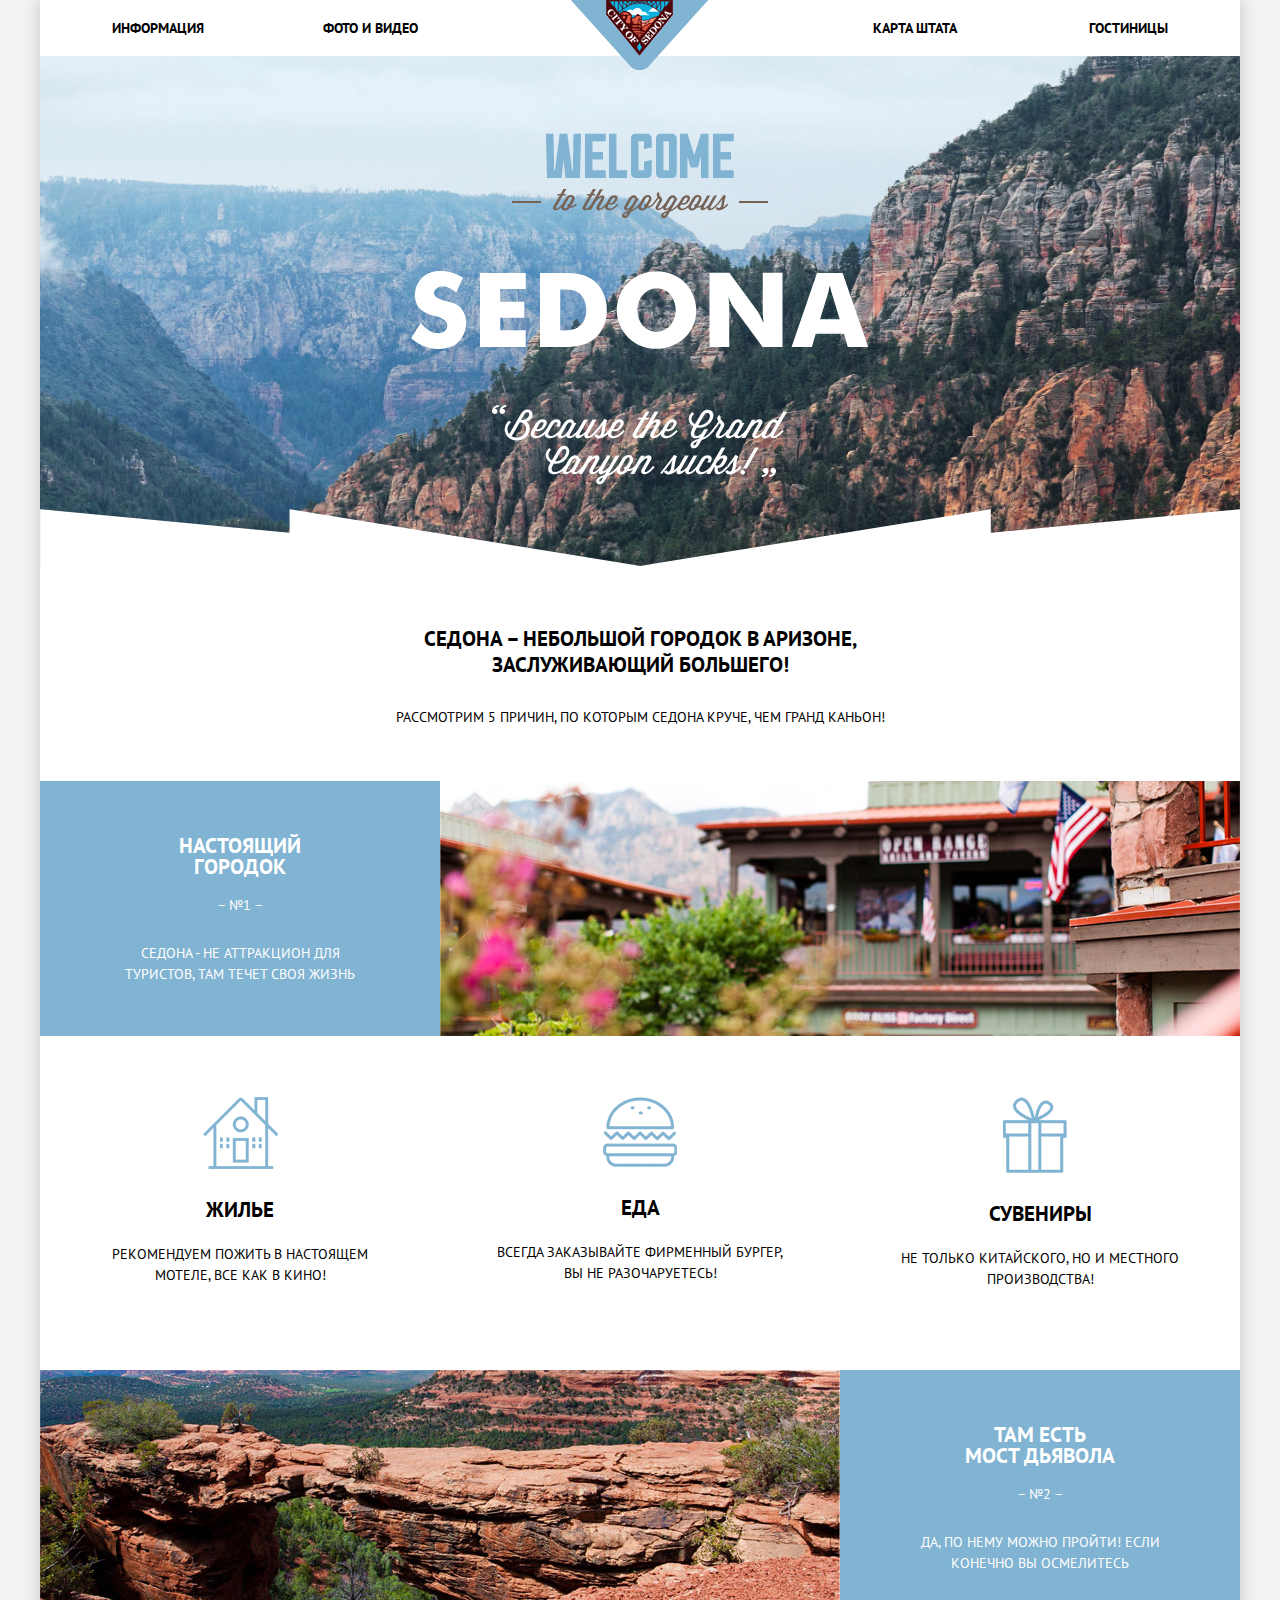
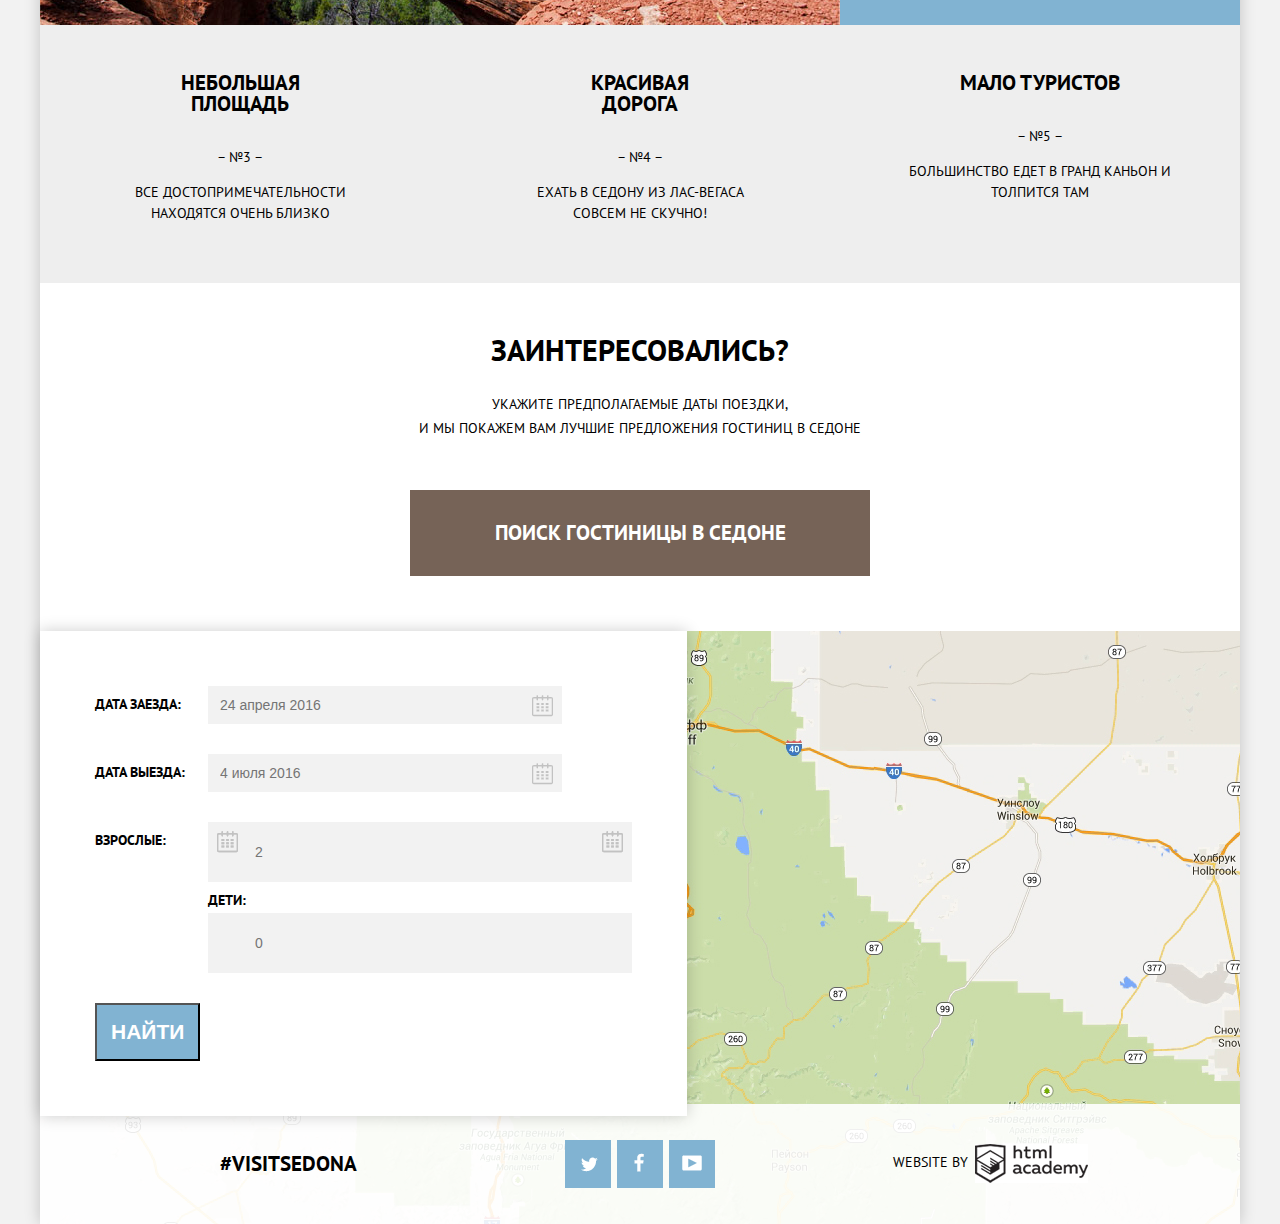
==== commit 2d5dd2b3: "Доработки" ====
--- a/index.html
+++ b/index.html
@@ -125,7 +125,7 @@
 					</div>							
 				</div>
 				<div class="form_search_column_right">
-					<div class="">
+					<div class="form_search_input">
 						<i class="icon_minus"></i>
 						<input class="form_search_input_person" id="number_adults" type="number" placeholder="2" size="2"required>
 						<i class="icon_plus"></i>
@@ -133,7 +133,7 @@
 					<div class="form_search_lable">
 						<label for="number_kids">Дети:</label>					
 					</div>					
-					<div class="">
+					<div class="form_search_input">
 						<i class="icon_minus"></i>
 						<input class="form_search_input_person" id="number_kids" type="number" placeholder="0" size="2" required>
 						<i class="icon_plus"></i>
--- a/css/style.css
+++ b/css/style.css
@@ -55,9 +55,10 @@
 .main_navigation li{
 	display: inline-block;
 	width: 20%;
-	padding: 18px 0;
+	padding: 15px 0;
 	white-space: nowrap;
 	font-size: 14px;
+	line-height: 26px;
 	font-weight: bold;
 	text-transform: uppercase;
 	text-align: center;
@@ -144,7 +145,6 @@
 }
 
 .promo_text{
-	height: 210px;
 	text-align: center;
 	text-transform: uppercase;
 	box-sizing: border-box;
@@ -157,7 +157,7 @@
 }
 
 .promo_text p{
-	margin: 20px auto 60px;
+	margin: 27px auto 52px;
 	font-size: 14px;
 	line-height: 24px;
 }
@@ -182,7 +182,7 @@
 }
 
 .features_text h2{
-	padding: 40px 80px 0 80px;
+	padding: 37px 92px 0;
 }
 
 .features_text p{	 
@@ -198,7 +198,7 @@
 }
 
 .benefits{
-	padding-bottom:
+	padding-bottom: 60px;
 }
 
 .benefits_item{
@@ -210,11 +210,11 @@
 
 .benefits_item h2{
 	/*padding: 50px 160px 0;*/
-	padding-top: 60px;
+	padding-top: 44px;
 }
 
 .benefits_item p{
-	padding: 0 55px;
+	padding: 6px 55px;
 }
 
 .benefits_house:before{
@@ -260,15 +260,15 @@
 	color: #000000;
 	text-align: center;
 	text-transform: uppercase;
-	padding-bottom: 88px;
+	padding-bottom: 45px;
 }
 
 .features_gray_bgr_text h2{
-	padding: 30px 28% ;
+	padding: 30px 30% 15px;
 }
 
 .features_gray_bgr_text p{
-	padding: 0 70px;
+	padding: 0 69px;
 }
 
 /*//////////////////////////////////////*/
@@ -276,8 +276,7 @@
 /*/////////////////////////////////////*/
 
 .offer{	
-	height: 300px;
-	padding: 60px;
+	padding: 55px;
 	text-align: center;
 	text-transform: uppercase;
 	box-sizing: border-box;
@@ -291,17 +290,16 @@
 }
 
 .offer p{
-	margin: 30px auto 50px;
+	margin: 25px auto 50px;
 	font-size: 14px;
 	line-height: 24px;
 }
-/*!!!!!!!!!!!!!!!!!!!!!!*/
+
 .find_hotel_btn{
 	display: block;
 	background: #766357;
 	color: #ffffff;
-	width: 570px;
-	margin: 50px auto 0;
+	margin: 47px 315px 0;
 	padding: 30px ;
 	text-align: center;
 	font-weight: bold;
@@ -316,21 +314,18 @@
 /*/////////////////////*/
 
 .form_search{
-	display: block;
 	position: absolute;
 	top:0;
-	margin: 0 auto;
+	margin-top: 0;
 	padding: 55px 55px;
 	background: #ffffff;
 	box-shadow: 0 0 15px rgba(0,0,0,.2);
-	text-align: center;
-	text-transform: uppercase;
-	font-size: 0;
+	text-transform: uppercase;
 	z-index: 4;
 }
 
 .form_search_row{
-	margin-bottom: 10px;
+	margin-bottom: 30px;
 	font-weight: bold;
 	font-size: 14px;
 	line-height: 26px;
@@ -389,6 +384,7 @@
 
 .form_search_lable{
 	width: 100px;
+	margin: 5px 13px 0 0;
 }
 
 .form_search_btn{
@@ -486,7 +482,7 @@
 }
 
 .btn_social_tw{
-    background-position: -1352px 5px;
+    background-position: -1352px 7px;
 	
 }
 
@@ -527,6 +523,7 @@
 	float: left;
 	min-width: 210px;
 	max-width: 240px;
+	margin-right: 40px;
 	text-transform: uppercase;
 	box-sizing: border-box;
 }
@@ -536,16 +533,31 @@
 }
 
 .filter_group label{
+	background: url(../img/checkbox.png) no-repeat left;
 	display: block;
+	padding-top: 25px;
 	padding-left: 40px;
+	background-position: 0 24px;
+}
+
+.filter_group .checked{
+	background: url(../img/checked.png) no-repeat left;
+	background-position: 0 24px;
+}
+
+.filter_title{
+	font-size: 16px;
+}
+
+.filter_group input{
 	
 }
+
 
 .filter_range {
 	float: right;
 	max-width: 328;
 	min-width: 224px;
-	margin: 30px 72px;
 	color: #ffffff;
 	text-transform: uppercase;
 }
@@ -680,7 +692,7 @@
 
 .hotel_sorting{
 	font-size: 0;
-	padding: 25px 6%; 
+	padding: 16px 6%; 
 	text-transform: uppercase;
 	border-bottom: 1px solid #e5e5e5;
 	box-sizing: border-box;
@@ -693,9 +705,9 @@
 
 .sorting{	
 	display: inline-block;
-	font-size: 14px;
+	font-size: 12px;
 	line-height: 18px;
-	margin: 0 50px;
+	padding-left: 47px;
 	vertical-align: middle;
 }
 
@@ -703,7 +715,6 @@
 	display: inline-block;
 	vertical-align: middle;
 	margin: 0;
-	padding: 0;
 	font-size:0;
 }
 
@@ -715,6 +726,11 @@
 	line-height: 18px;
 }
 
+.hotel_sorting li:nth-child(4),
+.hotel_sorting li:nth-child(5){
+	
+}
+
 .sort_by{
 	color: #d1d1d1;
 	border-bottom: 1px dotted #81b3d2;
@@ -774,18 +790,59 @@
 /*///////////////////*/
 
 .hotel_item{
-	padding: 30px 6%;
+	padding: 0 6%;
 	border-bottom: 1px solid #e5e5e5;
 	text-transform: uppercase;
 }
 
 .hotel_preview{
 	float: left;
-	margin-right: 20px;
+	margin: 30px 0 24px;
 }
 
 .hotel_inform{
 	float: left;
+	margin-left: 30px;
+	margin-top: 25px;
+}
+
+.hotel_inform_column{
+	float: left;
+	margin-top: 7px;
+}
+
+.more_inform_btn,
+.book_btn{
+	display: block;
+	padding: 3px 17px;
+	margin-top: 13px;
+	margin-right: 6px;
+	color: #fff;
+	font-weight: bold;
+}
+
+.more_inform_btn{
+	background-color: #81b3d2;
+}
+
+.more_inform_btn:hover{
+	background-color: #669ec0;
+}
+
+.more_inform_btn:active{
+	color: (255,255,255,0.3);
+}
+
+.book_btn{
+	background-color: #766357;
+}
+
+.book_btn:hover{
+	background-color: #604e43;
+}
+
+.book_btn:active{
+	color: (255,255,255,0.3);
 }
 
 .rating{
@@ -797,21 +854,22 @@
 .rating_villas,
 .rating_desert{
 	float: right;
-	padding-top: 40px;
-	background: url(../img/spritesheet.png) no-repeat;
-	vertical-align: right;
+	padding-top: 93px;
 }
 
 .rating_amara{	
-    background-position: -1175px -10px;
+	background: url(../img/amara_rating.png) no-repeat;
+    background-position: 21px 30px;
 }
 
 .rating_villas{	
-    background-position: -1405px -10px;
+	background: url(../img/villas_rating.png) no-repeat;
+    background-position: 33px 30px;
 }
 
 .rating_desert{	
-    background-position: -495px -10px;
+	background: url(../img/desert_rating.png) no-repeat;
+    background-position: 58px 30px;
 }
 
 .hotel_name{
@@ -830,41 +888,3 @@
 	opacity: 0.3;
 }
 
-.hotel_inform_column{
-	float: left;
-}
-
-.more_inform_btn,
-.book_btn{
-	display: block;
-	padding: 5px 17px;
-	margin-top: 10px;
-	margin-right: 6px;
-	color: #fff;
-	font-weight: bold;
-}
-
-.more_inform_btn{
-	background-color: #81b3d2;
-}
-
-.more_inform_btn:hover{
-	background-color: #669ec0;
-}
-
-.more_inform_btn:active{
-	background-color: #669ec0;
-	opacity: 0.3;
-}
-
-.book_btn{
-	background-color: #766357;
-}
-/*????????????????*/
-.book_btn:hover{
-	background-color: #604e43;
-}
-
-.book_btn:active{
-	color: (255,255,255,.3);
-}